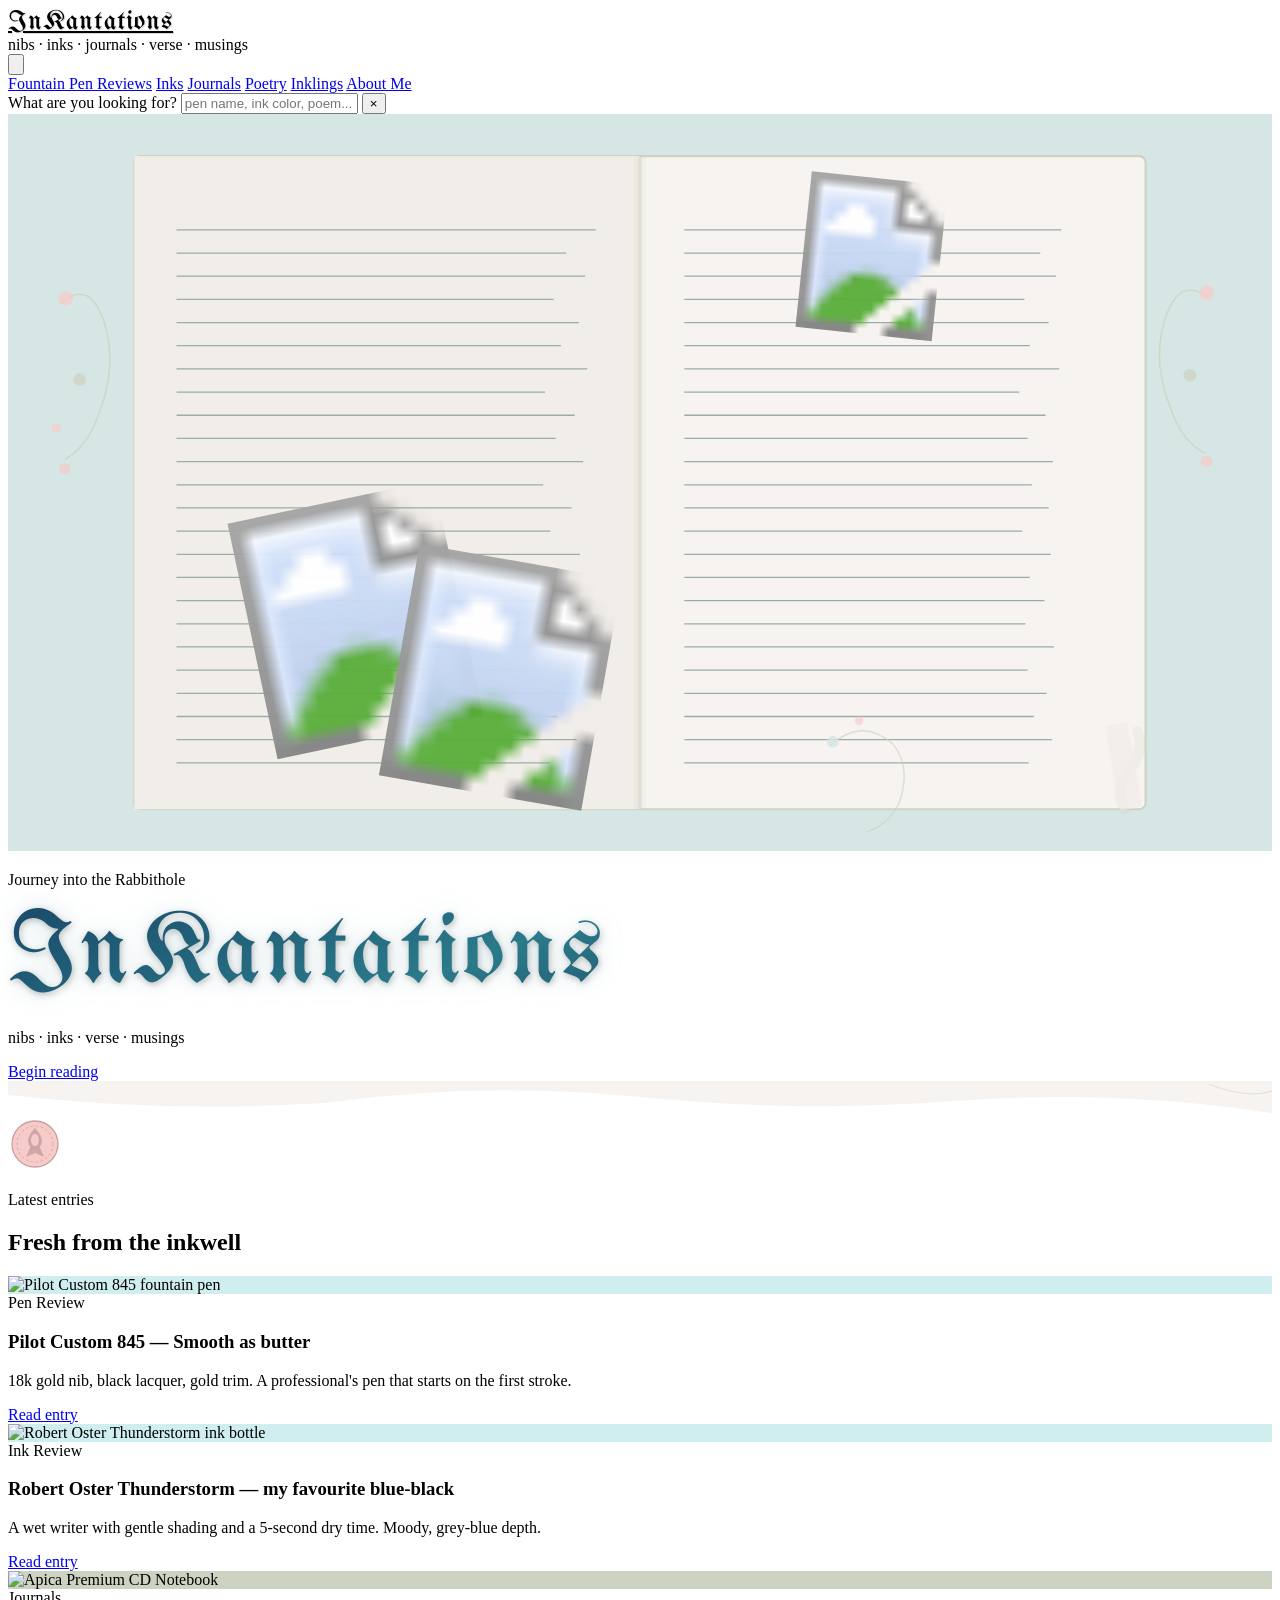
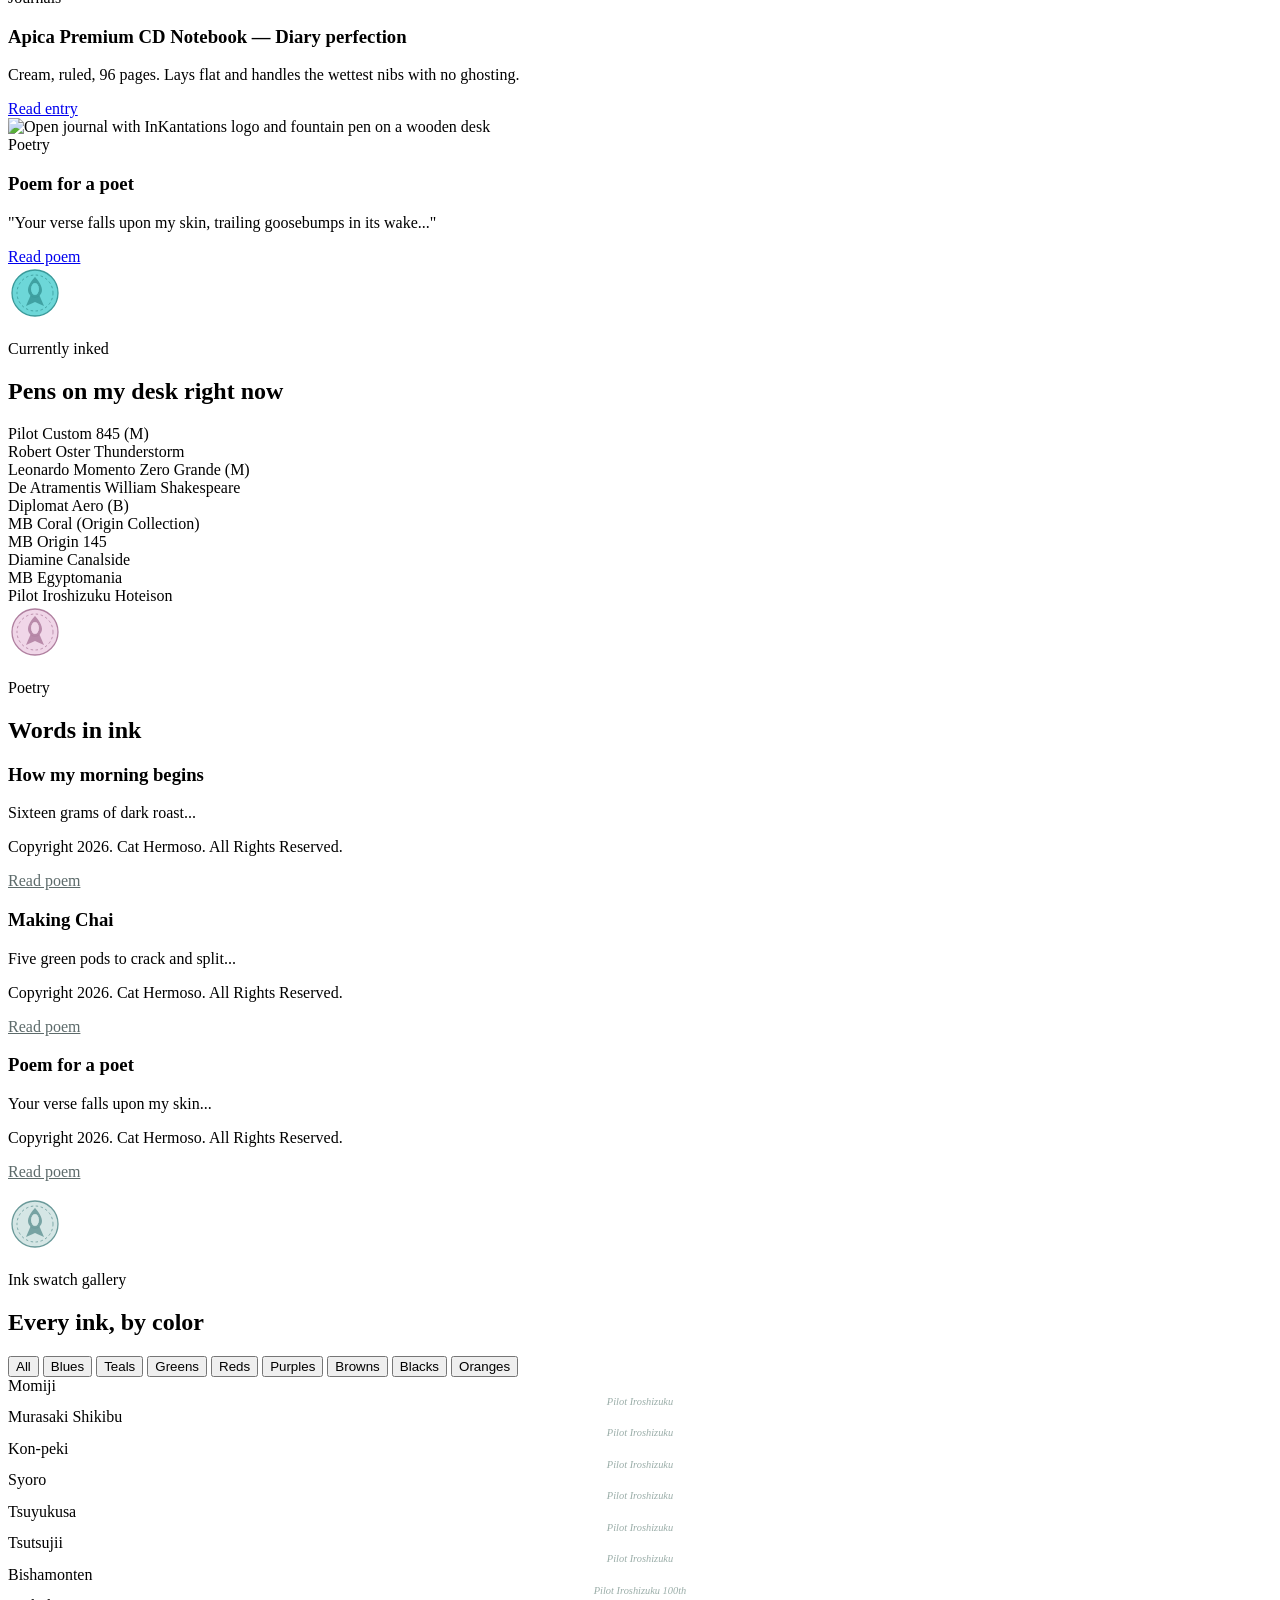
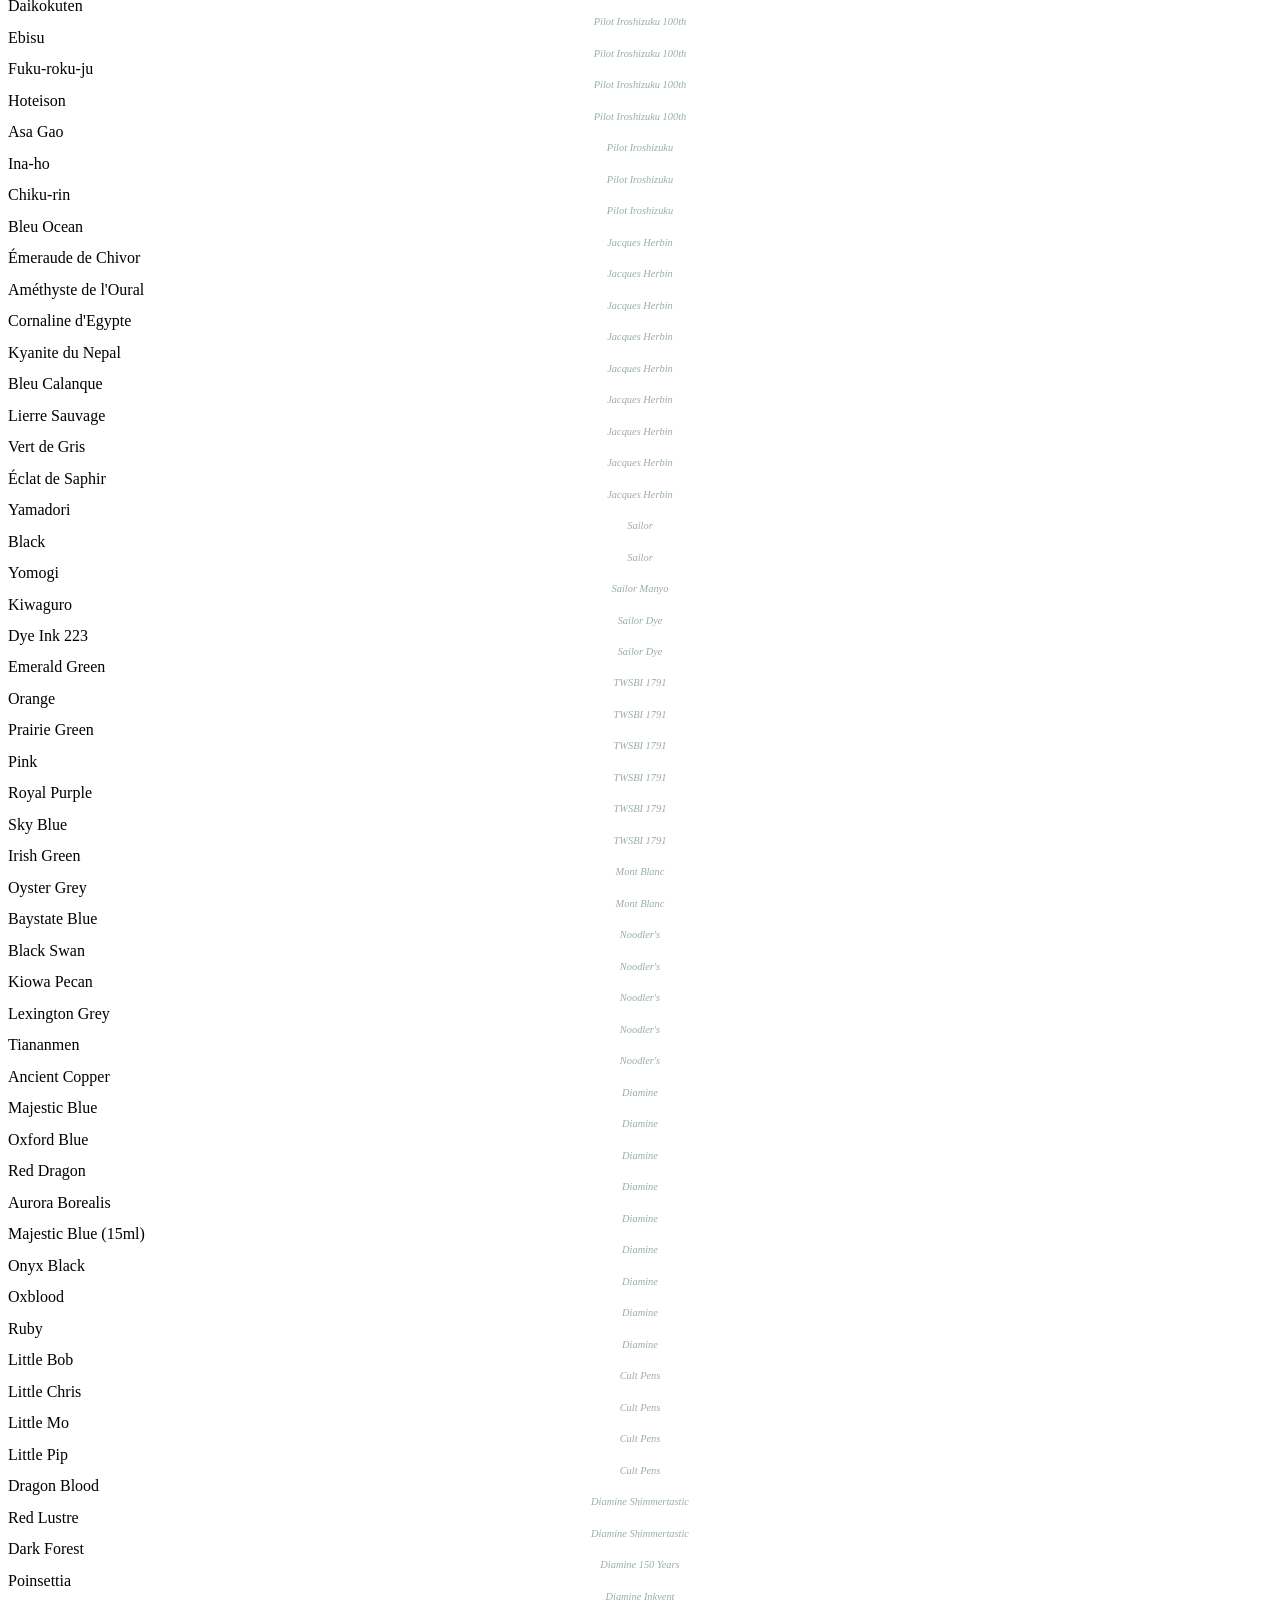
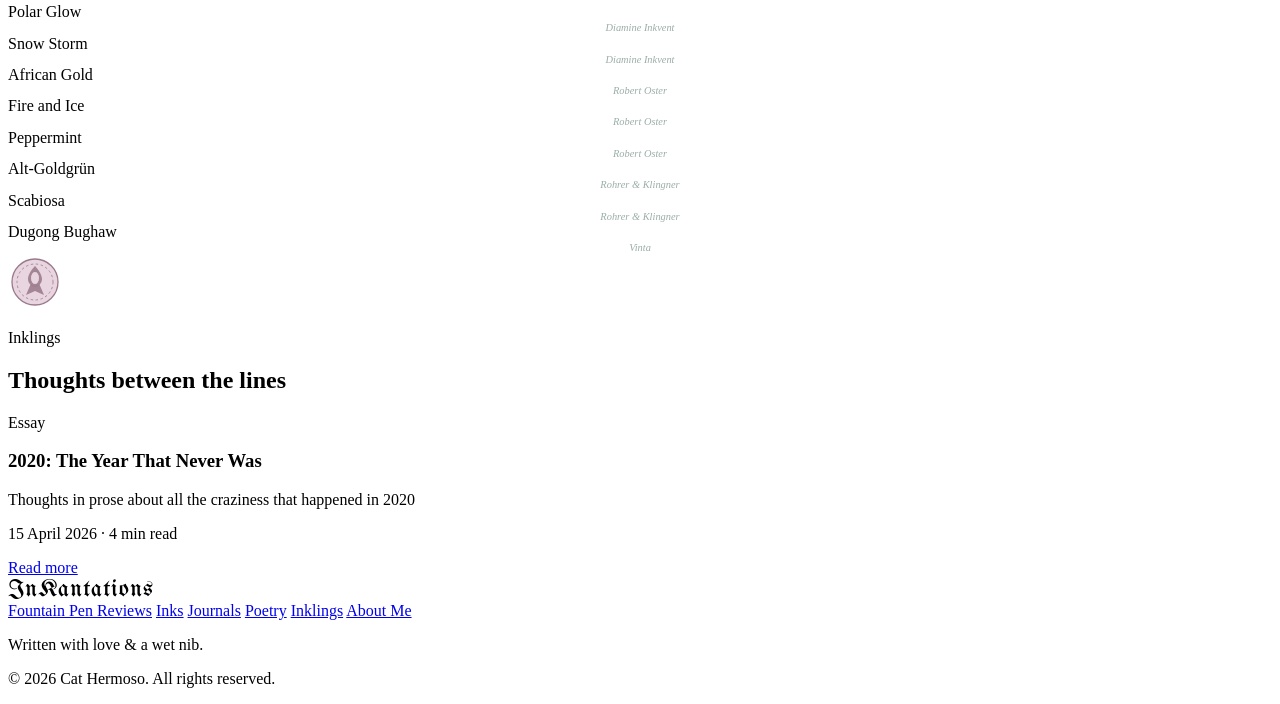
==== index.html @ 8dcf2964 "Add files via upload" ====
<!DOCTYPE html>
<html lang="en">
<head>
  <meta charset="UTF-8">
  <meta name="viewport" content="width=device-width, initial-scale=1.0">
  <title>InKantations — nibs, inks, journals & verse</title>
  <meta name="description" content="A personal journal of fountain pens, inks, journals, poetry and musings by Cat Hermoso.">
  <link rel="stylesheet" href="style.css">
  <link rel="preconnect" href="https://fonts.googleapis.com">
  <link href="https://fonts.googleapis.com/css2?family=UnifrakturMaguntia&family=Pinyon+Script&display=swap" rel="stylesheet">
  <style>
    .swatch-brand {
      font-size: 0.65rem;
      color: #9aada8;
      text-align: center;
      margin-top: 1px;
      font-style: italic;
      line-height: 1.2;
    }
    /* InKantations script styling */
    .site-title {
      font-family: 'UnifrakturMaguntia', cursive !important;
      font-size: 1.7rem !important;
      letter-spacing: 0.04em;
      color: inherit;
      text-shadow: 1px 1px 0px rgba(0,0,0,0.15);
    }
    .footer-logo {
      font-family: 'UnifrakturMaguntia', cursive !important;
      font-size: 1.5rem !important;
      letter-spacing: 0.04em;
    }
  </style>
</head>
<body>

  <!-- ===================== HEADER ===================== -->
  <header class="site-header">
    <div class="header-top">
      <div class="header-spacer"></div>
      <div class="header-title-block">
        <a href="index.html" class="site-title">InKantations</a>
        <div class="site-tagline">nibs · inks · journals · verse · musings</div>
      </div>
      <button class="search-btn" onclick="openSearch()" aria-label="Search">
        <svg viewBox="0 0 26 26" fill="none" stroke="currentColor" stroke-width="1.8" stroke-linecap="round">
          <circle cx="11" cy="11" r="7"/>
          <line x1="16.5" y1="16.5" x2="23" y2="23"/>
          <path d="M8 8 Q11 6 14 9" stroke-width="1" opacity="0.4"/>
        </svg>
      </button>
    </div>
    <nav class="nav-tabs" aria-label="Site categories">
      <a href="category-pens.html"  class="nav-tab tab-pens">Fountain Pen Reviews<span class="sr-only"></span></a>
      <a href="category-inks.html"  class="nav-tab tab-inks">Inks</a>
      <a href="category-jrnl.html"  class="nav-tab tab-jrnl">Journals</a>
      <a href="category-poet.html"  class="nav-tab tab-poet">Poetry</a>
      <a href="category-mean.html"  class="nav-tab tab-mean">Inklings</a>
      <a href="about.html"          class="nav-tab tab-about">About Me</a>
    </nav>
  </header>

  <!-- ===================== SEARCH OVERLAY ===================== -->
  <div class="search-overlay" id="searchOverlay" role="dialog" aria-modal="true" aria-label="Search">
    <div class="search-box">
      <label for="searchInput">What are you looking for?</label>
      <input class="search-input" id="searchInput" type="text" placeholder="pen name, ink color, poem..." autocomplete="off">
      <button class="search-close" onclick="closeSearch()" aria-label="Close search">&times;</button>
    </div>
  </div>

  <!-- ===================== HERO ===================== -->
  <section class="hero" aria-label="Homepage hero">
    <svg class="hero-art" viewBox="0 0 1200 700" xmlns="http://www.w3.org/2000/svg" preserveAspectRatio="xMidYMid slice" aria-hidden="true">
      <rect width="1200" height="700" fill="#D5E6E5"/>
      <!-- Open journal pages -->
      <rect x="120" y="40" width="960" height="620" rx="6" fill="#F7F3F0" stroke="#CDD3C2" stroke-width="2"/>
      <rect x="120" y="40" width="480" height="620" fill="#F1EDE8"/>
      <!-- Spine -->
      <line x1="600" y1="40" x2="600" y2="660" stroke="#CDD3C2" stroke-width="3" opacity="0.5"/>
      <line x1="600" y1="40" x2="600" y2="660" stroke="#CDD3C2" stroke-width="12" opacity="0.12"/>
      <!-- Left page lines -->
      <line x1="160" y1="110" x2="558" y2="110" stroke="#9aada8" stroke-width="1.2" opacity="1"/>
      <line x1="160" y1="132" x2="530" y2="132" stroke="#9aada8" stroke-width="1.2" opacity="1"/>
      <line x1="160" y1="154" x2="548" y2="154" stroke="#9aada8" stroke-width="1.2" opacity="1"/>
      <line x1="160" y1="176" x2="518" y2="176" stroke="#9aada8" stroke-width="1.2" opacity="1"/>
      <line x1="160" y1="198" x2="542" y2="198" stroke="#9aada8" stroke-width="1.2" opacity="1"/>
      <line x1="160" y1="220" x2="525" y2="220" stroke="#9aada8" stroke-width="1.2" opacity="1"/>
      <line x1="160" y1="242" x2="550" y2="242" stroke="#9aada8" stroke-width="1.2" opacity="1"/>
      <line x1="160" y1="264" x2="510" y2="264" stroke="#9aada8" stroke-width="1.2" opacity="1"/>
      <line x1="160" y1="286" x2="538" y2="286" stroke="#9aada8" stroke-width="1.2" opacity="1"/>
      <line x1="160" y1="308" x2="520" y2="308" stroke="#9aada8" stroke-width="1.2" opacity="1"/>
      <line x1="160" y1="330" x2="546" y2="330" stroke="#9aada8" stroke-width="1.2" opacity="1"/>
      <line x1="160" y1="352" x2="508" y2="352" stroke="#9aada8" stroke-width="1.2" opacity="1"/>
      <line x1="160" y1="374" x2="535" y2="374" stroke="#9aada8" stroke-width="1.2" opacity="1"/>
      <line x1="160" y1="396" x2="515" y2="396" stroke="#9aada8" stroke-width="1.2" opacity="1"/>
      <line x1="160" y1="418" x2="543" y2="418" stroke="#9aada8" stroke-width="1.2" opacity="1"/>
      <line x1="160" y1="440" x2="505" y2="440" stroke="#9aada8" stroke-width="1.2" opacity="1"/>
      <line x1="160" y1="462" x2="530" y2="462" stroke="#9aada8" stroke-width="1.2" opacity="1"/>
      <line x1="160" y1="484" x2="518" y2="484" stroke="#9aada8" stroke-width="1.2" opacity="1"/>
      <line x1="160" y1="506" x2="545" y2="506" stroke="#9aada8" stroke-width="1.2" opacity="1"/>
      <line x1="160" y1="528" x2="512" y2="528" stroke="#9aada8" stroke-width="1.2" opacity="1"/>
      <line x1="160" y1="550" x2="538" y2="550" stroke="#9aada8" stroke-width="1.2" opacity="1"/>
      <line x1="160" y1="572" x2="522" y2="572" stroke="#9aada8" stroke-width="1.2" opacity="1"/>
      <line x1="160" y1="594" x2="540" y2="594" stroke="#9aada8" stroke-width="1.2" opacity="1"/>
      <line x1="160" y1="616" x2="515" y2="616" stroke="#9aada8" stroke-width="1.2" opacity="1"/>
      <!-- Right page lines -->
      <line x1="642" y1="110" x2="1000" y2="110" stroke="#9aada8" stroke-width="1.2" opacity="1"/>
      <line x1="642" y1="132" x2="980" y2="132" stroke="#9aada8" stroke-width="1.2" opacity="1"/>
      <line x1="642" y1="154" x2="995" y2="154" stroke="#9aada8" stroke-width="1.2" opacity="1"/>
      <line x1="642" y1="176" x2="965" y2="176" stroke="#9aada8" stroke-width="1.2" opacity="1"/>
      <line x1="642" y1="198" x2="988" y2="198" stroke="#9aada8" stroke-width="1.2" opacity="1"/>
      <line x1="642" y1="220" x2="970" y2="220" stroke="#9aada8" stroke-width="1.2" opacity="1"/>
      <line x1="642" y1="242" x2="998" y2="242" stroke="#9aada8" stroke-width="1.2" opacity="1"/>
      <line x1="642" y1="264" x2="960" y2="264" stroke="#9aada8" stroke-width="1.2" opacity="1"/>
      <line x1="642" y1="286" x2="985" y2="286" stroke="#9aada8" stroke-width="1.2" opacity="1"/>
      <line x1="642" y1="308" x2="968" y2="308" stroke="#9aada8" stroke-width="1.2" opacity="1"/>
      <line x1="642" y1="330" x2="992" y2="330" stroke="#9aada8" stroke-width="1.2" opacity="1"/>
      <line x1="642" y1="352" x2="972" y2="352" stroke="#9aada8" stroke-width="1.2" opacity="1"/>
      <line x1="642" y1="374" x2="988" y2="374" stroke="#9aada8" stroke-width="1.2" opacity="1"/>
      <line x1="642" y1="396" x2="963" y2="396" stroke="#9aada8" stroke-width="1.2" opacity="1"/>
      <line x1="642" y1="418" x2="990" y2="418" stroke="#9aada8" stroke-width="1.2" opacity="1"/>
      <line x1="642" y1="440" x2="970" y2="440" stroke="#9aada8" stroke-width="1.2" opacity="1"/>
      <line x1="642" y1="462" x2="984" y2="462" stroke="#9aada8" stroke-width="1.2" opacity="1"/>
      <line x1="642" y1="484" x2="966" y2="484" stroke="#9aada8" stroke-width="1.2" opacity="1"/>
      <line x1="642" y1="506" x2="993" y2="506" stroke="#9aada8" stroke-width="1.2" opacity="1"/>
      <line x1="642" y1="528" x2="968" y2="528" stroke="#9aada8" stroke-width="1.2" opacity="1"/>
      <line x1="642" y1="550" x2="986" y2="550" stroke="#9aada8" stroke-width="1.2" opacity="1"/>
      <line x1="642" y1="572" x2="974" y2="572" stroke="#9aada8" stroke-width="1.2" opacity="1"/>
      <line x1="642" y1="594" x2="991" y2="594" stroke="#9aada8" stroke-width="1.2" opacity="1"/>
      <line x1="642" y1="616" x2="969" y2="616" stroke="#9aada8" stroke-width="1.2" opacity="1"/>
      <!-- Page-turning curl right -->
      <path d="M 1060 660 Q 1050 640 1065 622 Q 1080 604 1072 586" stroke="#CDD3C2" stroke-width="10" fill="none" opacity="0.2" stroke-linecap="round"/>
      <rect x="1048" y="578" width="22" height="82" rx="3" fill="#F1EDE8" opacity="0.65" transform="rotate(-10 1059 619)"/>
      <!-- Pilot Custom 845 photo on left journal page -->
      <image href="pilot_custom_845.png" x="230" y="300" width="200" height="360" transform="rotate(-12, 330, 480)" opacity="0.95"/>
      <!-- Writer's Blood ink bottle above Angel Skin on right journal page -->
      <image href="writersbloodink.png" x="755" y="60" width="130" height="150" transform="rotate(6, 820, 135)" opacity="0.95"/>
      <!-- Angel Skin pen photo beside Pilot Custom 845 on left journal page -->
      <image href="angelskin.png" x="370" y="340" width="195" height="390" transform="rotate(10, 468, 535)" opacity="0.95"/>
      <!-- Botanical flourishes — left margin -->
      <path d="M 50 180 Q 78 155 92 200 Q 104 240 86 285 Q 76 315 54 328" stroke="#CDD3C2" stroke-width="1.5" fill="none" opacity="0.75"/>
      <circle cx="55" cy="175" r="7" fill="#F7CBCA" opacity="0.75"/>
      <circle cx="38" cy="200" r="5" fill="#D5E6E5" opacity="0.8"/>
      <circle cx="68" cy="252" r="6" fill="#CDD3C2" opacity="0.75"/>
      <circle cx="46" cy="298" r="4.5" fill="#F7CBCA" opacity="0.65"/>
      <path d="M 52 340 Q 72 325 88 352 Q 100 376 88 408 Q 80 430 60 438" stroke="#D5E6E5" stroke-width="1.3" fill="none" opacity="0.85"/>
      <circle cx="54" cy="337" r="5.5" fill="#F7CBCA" opacity="0.72"/>
      <!-- Botanical flourishes — right margin -->
      <path d="M 1140 175 Q 1112 152 1098 196 Q 1086 236 1104 280 Q 1114 310 1136 322" stroke="#CDD3C2" stroke-width="1.5" fill="none" opacity="0.75"/>
      <circle cx="1138" cy="170" r="7" fill="#F7CBCA" opacity="0.75"/>
      <circle cx="1155" cy="196" r="5" fill="#D5E6E5" opacity="0.8"/>
      <circle cx="1122" cy="248" r="6" fill="#CDD3C2" opacity="0.75"/>
      <path d="M 1140 335 Q 1120 322 1105 348 Q 1094 372 1106 404 Q 1114 426 1132 434" stroke="#D5E6E5" stroke-width="1.3" fill="none" opacity="0.85"/>
      <circle cx="1138" cy="330" r="5.5" fill="#F7CBCA" opacity="0.72"/>
      <!-- Bottom botanicals -->
      <path d="M 780 600 Q 810 572 840 598 Q 858 620 846 654 Q 836 675 814 682" stroke="#CDD3C2" stroke-width="1.3" fill="none" opacity="0.65"/>
      <circle cx="783" cy="596" r="5.5" fill="#D5E6E5" opacity="0.78"/>
      <circle cx="808" cy="576" r="4" fill="#F7CBCA" opacity="0.68"/>
    </svg>

    <div class="hero-content">
      <p class="hero-kicker">Journey into the Rabbithole</p>
      <h1 class="hero-title" style="
        font-family: 'UnifrakturMaguntia', cursive;
        font-size: clamp(3.4rem, 9vw, 6.2rem);
        font-weight: 400;
        line-height: 1.0;
        letter-spacing: 0.03em;
        margin: 0 0 0.25em;
        background: linear-gradient(160deg, #1a4a6a 0%, #2a7a8a 40%, #1a3a5a 75%, #0d2a40 100%);
        -webkit-background-clip: text;
        -webkit-text-fill-color: transparent;
        background-clip: text;
        filter: drop-shadow(1px 2px 3px rgba(0,0,0,0.25)) drop-shadow(0 0 12px rgba(42,122,138,0.18));
      ">InKantations</h1>
      <p class="hero-sub">nibs · inks · verse · musings</p>
      <a href="#latest" class="hero-cta">Begin reading</a>
    </div>
  </section>

  <!-- Page turn -->
  <div class="page-turn">
    <svg width="100%" height="32" viewBox="0 0 1200 32" preserveAspectRatio="none" aria-hidden="true">
      <path d="M0,0 L1200,0 L1200,32 Q1050,8 900,20 Q750,32 600,16 Q450,0 300,22 Q150,32 0,14 Z" fill="#F7F3F0"/>
      <path d="M1140,3 Q1175,18 1200,10" stroke="#CDD3C2" stroke-width="1.2" fill="none" opacity="0.5"/>
    </svg>
  </div>

  <!-- ===================== SEAL DIVIDER — BLUSH (Fountain Pen Reviews) ===================== -->
  <div class="seal-divider" aria-hidden="true">
    <div class="seal-line"></div>
    <svg class="seal-svg" width="54" height="54" viewBox="0 0 54 54">
      <circle cx="27" cy="27" r="23" fill="#F7CBCA" stroke="#c9a0a0" stroke-width="1.3"/>
      <circle cx="27" cy="27" r="18" fill="none" stroke="#c9a0a0" stroke-width="0.8" stroke-dasharray="2.5,2.5"/>
      <path d="M27 11 C27 11 20 18 20 24 C20 26.5 21.2 28.5 22.5 29.5 L18 40 L27 36 L36 40 L31.5 29.5 C32.8 28.5 34 26.5 34 24 C34 18 27 11 27 11Z" fill="#c9a0a0" opacity="0.88"/>
      <ellipse cx="27" cy="23" rx="4.5" ry="6.5" fill="#F7CBCA" stroke="#c9a0a0" stroke-width="0.8"/>
      <path d="M22.5 29.5 Q27 33 31.5 29.5" stroke="#c9a0a0" stroke-width="0.8" fill="none"/>
    </svg>
    <div class="seal-line"></div>
  </div>

  <!-- ===================== LATEST ENTRIES ===================== -->
  <section class="section" id="latest" aria-labelledby="latest-title">
    <p class="section-kicker">Latest entries</p>
    <h2 class="section-title" id="latest-title">Fresh from the inkwell</h2>


<div class="card-grid">

      <!-- Entry 1: Pen Review -->
      <article class="card">
        <div class="card-thumb" style="background:#D0EEF0;">
          <img src="pilot_custom_845.png" alt="Pilot Custom 845 fountain pen"/>
        </div>
        <div class="card-body">
          <div class="card-tag">Pen Review</div>
          <h3 class="card-title">Pilot Custom 845 — Smooth as butter</h3>
          <p class="card-excerpt">18k gold nib, black lacquer, gold trim. A professional's pen that starts on the first stroke.</p>
          <!-- Update the link below to your new pen category page -->
          <a href="category-pens.html" class="read-link">Read entry</a>
        </div>
      </article>

      <!-- Entry 2: Ink Review -->
      <article class="card">
        <div class="card-thumb" style="background:#D0EEF0;">
          <img src="oster_thunderstorm.png" alt="Robert Oster Thunderstorm ink bottle"/>
        </div>
        <div class="card-body">
          <div class="card-tag">Ink Review</div>
          <h3 class="card-title">Robert Oster Thunderstorm — my favourite blue-black</h3>
          <p class="card-excerpt">A wet writer with gentle shading and a 5-second dry time. Moody, grey-blue depth.</p>
          <!-- Update the link below to your new ink category page -->
          <a href="category-inks.html" class="read-link">Read entry</a>
        </div>
      </article>

      <!-- Entry 3: Journal Review -->
      <article class="card">
        <div class="card-thumb" style="background:#CDD3C2;">
           <img src="apica_notebook.png" alt="Apica Premium CD Notebook"/>
        </div>
        <div class="card-body">
          <div class="card-tag">Journals</div>
          <h3 class="card-title">Apica Premium CD Notebook — Diary perfection</h3>
          <p class="card-excerpt">Cream, ruled, 96 pages. Lays flat and handles the wettest nibs with no ghosting.</p>
          <!-- Update the link below to your new journal category page -->
          <a href="category-jrnl.html" class="read-link">Read entry</a>
        </div>
      </article>

      <!-- Entry 4: Poetry -->
      <article class="card">
        <div class="card-thumb" style="padding:0; overflow:hidden;">
          <img src="poetrycardthumb.webp" alt="Open journal with InKantations logo and fountain pen on a wooden desk" style="width:100%; height:100%; object-fit:cover; display:block;"/>
        </div>
        <div class="card-body">
          <div class="card-tag">Poetry</div>
          <h3 class="card-title">Poem for a poet</h3>
          <p class="card-excerpt">"Your verse falls upon my skin, trailing goosebumps in its wake..."</p>
          <a href="category-poet.html" class="read-link">Read poem</a>
        </div>
      </article>

    </div>
 </section>

  <!-- ===================== SEAL DIVIDER — TEAL (Currently Inked) ===================== -->
  <div class="seal-divider" aria-hidden="true">
    <div class="seal-line"></div>
    <svg class="seal-svg" width="54" height="54" viewBox="0 0 54 54">
      <circle cx="27" cy="27" r="23" fill="#6DD7D8" stroke="#3a9a9a" stroke-width="1.3"/>
      <circle cx="27" cy="27" r="18" fill="none" stroke="#3a9a9a" stroke-width="0.8" stroke-dasharray="2.5,2.5"/>
      <path d="M27 11 C27 11 20 18 20 24 C20 26.5 21.2 28.5 22.5 29.5 L18 40 L27 36 L36 40 L31.5 29.5 C32.8 28.5 34 26.5 34 24 C34 18 27 11 27 11Z" fill="#3a9a9a" opacity="0.88"/>
      <ellipse cx="27" cy="23" rx="4.5" ry="6.5" fill="#6DD7D8" stroke="#3a9a9a" stroke-width="0.8"/>
      <path d="M22.5 29.5 Q27 33 31.5 29.5" stroke="#3a9a9a" stroke-width="0.8" fill="none"/>
    </svg>
    <div class="seal-line"></div>
  </div>

  <!-- ===================== CURRENTLY INKED ===================== -->
  <section class="section section-alt" aria-labelledby="ci-title">
    <p class="section-kicker">Currently inked</p>
    <h2 class="section-title" id="ci-title">Pens on my desk right now</h2>

    <div class="ci-grid">
      <div class="ci-card">
        <div class="ci-bar" style="background:#5a6a7a;"></div>
        <div class="ci-pen">Pilot Custom 845 (M)</div>
        <div class="ci-ink">Robert Oster Thunderstorm</div>
        <div class="ci-swatch" style="background:#5a6a7a;" title="Robert Oster Thunderstorm"></div>
      </div>
      <div class="ci-card">
        <div class="ci-bar" style="background:#2a1a2e;"></div>
        <div class="ci-pen">Leonardo Momento Zero Grande (M)</div>
        <div class="ci-ink">De Atramentis William Shakespeare</div>
        <div class="ci-swatch" style="background:#2a1a2e;" title="De Atramentis William Shakespeare"></div>
      </div>
      <div class="ci-card">
        <div class="ci-bar" style="background:#e0705a;"></div>
        <div class="ci-pen">Diplomat Aero (B)</div>
        <div class="ci-ink">MB Coral (Origin Collection)</div>
        <div class="ci-swatch" style="background:#e0705a;" title="MB Coral"></div>
      </div>
      <div class="ci-card">
        <div class="ci-bar" style="background:#3a8080;"></div>
        <div class="ci-pen">MB Origin 145</div>
        <div class="ci-ink">Diamine Canalside</div>
        <div class="ci-swatch" style="background:#3a8080;" title="Diamine Canalside"></div>
      </div>
      <div class="ci-card">
        <div class="ci-bar" style="background:#7a8a1a;"></div>
        <div class="ci-pen">MB Egyptomania</div>
        <div class="ci-ink">Pilot Iroshizuku Hoteison</div>
        <div class="ci-swatch" style="background:#7a8a1a;" title="Pilot Iroshizuku Hoteison"></div>
      </div>
    </div>
  </section>

  <!-- ===================== SEAL DIVIDER — PINK (Poetry) ===================== -->
  <div class="seal-divider" aria-hidden="true">
    <div class="seal-line"></div>
    <svg class="seal-svg" width="54" height="54" viewBox="0 0 54 54">
      <circle cx="27" cy="27" r="23" fill="#f0d6e8" stroke="#b080a0" stroke-width="1.3"/>
      <circle cx="27" cy="27" r="18" fill="none" stroke="#b080a0" stroke-width="0.8" stroke-dasharray="2.5,2.5"/>
      <path d="M27 11 C27 11 20 18 20 24 C20 26.5 21.2 28.5 22.5 29.5 L18 40 L27 36 L36 40 L31.5 29.5 C32.8 28.5 34 26.5 34 24 C34 18 27 11 27 11Z" fill="#b080a0" opacity="0.88"/>
      <ellipse cx="27" cy="23" rx="4.5" ry="6.5" fill="#f0d6e8" stroke="#b080a0" stroke-width="0.8"/>
      <path d="M22.5 29.5 Q27 33 31.5 29.5" stroke="#b080a0" stroke-width="0.8" fill="none"/>
    </svg>
    <div class="seal-line"></div>
  </div>

  <!-- ===================== POETRY ===================== -->
  <section class="section section-teal" aria-labelledby="poetry-title">
    <p class="section-kicker">Poetry</p>
    <h2 class="section-title" id="poetry-title">Words in ink</h2>
   
    <div class="poem-grid">

      <!-- Poem 1: How my morning begins -->
      <div class="poem-card">
        <h3 class="poem-title">How my morning begins</h3>
        <p class="poem-lines">
          Sixteen grams of dark roast...
        </p>
        <p class="poem-copyright">Copyright 2026. Cat Hermoso. All Rights Reserved.</p>
        <p style="margin-top:0.75rem;">
          <!-- LINK UPDATED BELOW -->
          <a href="category-poet.html#poem-morning" class="read-link" style="color:#5D6B6B; border-bottom-color:#5D6B6B;">Read poem</a>
        </p>
      </div>

      <!-- Poem 2: Making Chai -->
      <div class="poem-card">
        <h3 class="poem-title">Making Chai</h3>
        <p class="poem-lines">
          Five green pods to crack and split...
        </p>
        <p class="poem-copyright">Copyright 2026. Cat Hermoso. All Rights Reserved.</p>
        <p style="margin-top:0.75rem;">
          <!-- LINK UPDATED BELOW -->
          <a href="category-poet.html#poem-chai" class="read-link" style="color:#5D6B6B; border-bottom-color:#5D6B6B;">Read poem</a>
        </p>
      </div>

      <!-- Poem 3: Poem for a poet -->
      <div class="poem-card">
        <h3 class="poem-title">Poem for a poet</h3>
        <p class="poem-lines">
          Your verse falls upon my skin...
        </p>
        <p class="poem-copyright">Copyright 2026. Cat Hermoso. All Rights Reserved.</p>
        <p style="margin-top:0.75rem;">
          <!-- LINK UPDATED BELOW -->
          <a href="category-poet.html#poem-poet" class="read-link" style="color:#5D6B6B; border-bottom-color:#5D6B6B;">Read poem</a>
        </p>
      </div>

    </div>
  </section>

  <!-- ===================== SEAL DIVIDER — MIST (Ink Gallery) ===================== -->
  <div class="seal-divider" aria-hidden="true">
    <div class="seal-line"></div>
    <svg class="seal-svg" width="54" height="54" viewBox="0 0 54 54">
      <circle cx="27" cy="27" r="23" fill="#D5E6E5" stroke="#6a9a9a" stroke-width="1.3"/>
      <circle cx="27" cy="27" r="18" fill="none" stroke="#6a9a9a" stroke-width="0.8" stroke-dasharray="2.5,2.5"/>
      <path d="M27 11 C27 11 20 18 20 24 C20 26.5 21.2 28.5 22.5 29.5 L18 40 L27 36 L36 40 L31.5 29.5 C32.8 28.5 34 26.5 34 24 C34 18 27 11 27 11Z" fill="#6a9a9a" opacity="0.88"/>
      <ellipse cx="27" cy="23" rx="4.5" ry="6.5" fill="#D5E6E5" stroke="#6a9a9a" stroke-width="0.8"/>
      <path d="M22.5 29.5 Q27 33 31.5 29.5" stroke="#6a9a9a" stroke-width="0.8" fill="none"/>
    </svg>
    <div class="seal-line"></div>
  </div>

  <!-- ===================== INK SWATCH GALLERY ===================== -->
  <section class="section section-blush" aria-labelledby="swatches-title">
    <p class="section-kicker">Ink swatch gallery</p>
    <h2 class="section-title" id="swatches-title">Every ink, by color</h2>

    <div class="swatch-filters" role="group" aria-label="Filter ink swatches by color family">
      <button class="swatch-filter active" onclick="filterSwatches('all', this)">All</button>
      <button class="swatch-filter" onclick="filterSwatches('blues', this)">Blues</button>
      <button class="swatch-filter" onclick="filterSwatches('teals', this)">Teals</button>
      <button class="swatch-filter" onclick="filterSwatches('greens', this)">Greens</button>
      <button class="swatch-filter" onclick="filterSwatches('reds', this)">Reds</button>
      <button class="swatch-filter" onclick="filterSwatches('purples', this)">Purples</button>
      <button class="swatch-filter" onclick="filterSwatches('browns', this)">Browns</button>
      <button class="swatch-filter" onclick="filterSwatches('blacks', this)">Blacks</button>
      <button class="swatch-filter" onclick="filterSwatches('oranges', this)">Oranges</button>
    </div>

    <div class="swatch-gallery" id="swatchGallery">
      <!-- PILOT IROSHIZUKU -->
      <div class="swatch-item" data-family="reds"><div class="swatch-circle" style="background:#d93030;" title="Pilot Iroshizuku · Momiji · Bright Red"></div><div class="swatch-name">Momiji</div><div class="swatch-brand">Pilot Iroshizuku</div></div>
      <div class="swatch-item" data-family="purples"><div class="swatch-circle" style="background:#9b3dbf;" title="Pilot Iroshizuku · Murasaki Shikibu · Bright Purple"></div><div class="swatch-name">Murasaki Shikibu</div><div class="swatch-brand">Pilot Iroshizuku</div></div>
      <div class="swatch-item" data-family="blues"><div class="swatch-circle" style="background:#1a8fcf;" title="Pilot Iroshizuku · Kon-peki · Bright Blue"></div><div class="swatch-name">Kon-peki</div><div class="swatch-brand">Pilot Iroshizuku</div></div>
      <div class="swatch-item" data-family="greens"><div class="swatch-circle" style="background:#4a8a5a;" title="Pilot Iroshizuku · Syoro · Shading Green"></div><div class="swatch-name">Syoro</div><div class="swatch-brand">Pilot Iroshizuku</div></div>
      <div class="swatch-item" data-family="blues"><div class="swatch-circle" style="background:#7ab8d8;" title="Pilot Iroshizuku · Tsuyukusa · Shading Light Blue"></div><div class="swatch-name">Tsuyukusa</div><div class="swatch-brand">Pilot Iroshizuku</div></div>
      <div class="swatch-item" data-family="reds"><div class="swatch-circle" style="background:#e06090;" title="Pilot Iroshizuku · Tsutsujii · Sheen Pink"></div><div class="swatch-name">Tsutsujii</div><div class="swatch-brand">Pilot Iroshizuku</div></div>
      <!-- PILOT IROSHIZUKU 100TH ANNIVERSARY -->
      <div class="swatch-item" data-family="reds"><div class="swatch-circle" style="background:#c03040;" title="Pilot Iroshizuku 100th Anniversary · Bishamonten · Sheen Red"></div><div class="swatch-name">Bishamonten</div><div class="swatch-brand">Pilot Iroshizuku 100th</div></div>
      <div class="swatch-item" data-family="oranges"><div class="swatch-circle" style="background:#e8c030;" title="Pilot Iroshizuku 100th Anniversary · Daikokuten · Bright Yellow"></div><div class="swatch-name">Daikokuten</div><div class="swatch-brand">Pilot Iroshizuku 100th</div></div>
      <div class="swatch-item" data-family="blues"><div class="swatch-circle" style="background:#6abbe8;" title="Pilot Iroshizuku 100th Anniversary · Ebisu · Sky Blue"></div><div class="swatch-name">Ebisu</div><div class="swatch-brand">Pilot Iroshizuku 100th</div></div>
      <div class="swatch-item" data-family="greens"><div class="swatch-circle" style="background:#3cb85a;" title="Pilot Iroshizuku 100th Anniversary · Fuku-roku-ju · Bright Green"></div><div class="swatch-name">Fuku-roku-ju</div><div class="swatch-brand">Pilot Iroshizuku 100th</div></div>
      <div class="swatch-item" data-family="blacks"><div class="swatch-circle" style="background:#1e3a22;" title="Pilot Iroshizuku 100th Anniversary · Hoteison · Dark Green Black"></div><div class="swatch-name">Hoteison</div><div class="swatch-brand">Pilot Iroshizuku 100th</div></div>
      <!-- PILOT IROSHIZUKU 15 ML -->
      <div class="swatch-item" data-family="blues"><div class="swatch-circle" style="background:#2a5ab0;" title="Pilot Iroshizuku · Asa Gao · Red Sheen Blue"></div><div class="swatch-name">Asa Gao</div><div class="swatch-brand">Pilot Iroshizuku</div></div>
      <div class="swatch-item" data-family="oranges"><div class="swatch-circle" style="background:#c8a030;" title="Pilot Iroshizuku · Ina-ho · Shading Dark Yellow"></div><div class="swatch-name">Ina-ho</div><div class="swatch-brand">Pilot Iroshizuku</div></div>
      <div class="swatch-item" data-family="greens"><div class="swatch-circle" style="background:#6a9a50;" title="Pilot Iroshizuku · Chiku-rin · Shading Bamboo Green"></div><div class="swatch-name">Chiku-rin</div><div class="swatch-brand">Pilot Iroshizuku</div></div>
      <!-- JACQUES HERBIN -->
      <div class="swatch-item" data-family="blues"><div class="swatch-circle" style="background:#1a5a9a;" title="Jacques Herbin · Bleu Ocean · Gold Shimmer Blue"></div><div class="swatch-name">Bleu Ocean</div><div class="swatch-brand">Jacques Herbin</div></div>
      <div class="swatch-item" data-family="greens"><div class="swatch-circle" style="background:#2a8a5a;" title="Jacques Herbin · Emeraude de Chivor · Gold Shimmer Green"></div><div class="swatch-name">Émeraude de Chivor</div><div class="swatch-brand">Jacques Herbin</div></div>
      <div class="swatch-item" data-family="purples"><div class="swatch-circle" style="background:#7a3a9a;" title="Jacques Herbin · Améthyste de l'Oural · Silver Shimmer Purple"></div><div class="swatch-name">Améthyste de l'Oural</div><div class="swatch-brand">Jacques Herbin</div></div>
      <div class="swatch-item" data-family="oranges"><div class="swatch-circle" style="background:#d86030;" title="Jacques Herbin · Cornaline d'Egypte · Silver Shimmer Orange"></div><div class="swatch-name">Cornaline d'Egypte</div><div class="swatch-brand">Jacques Herbin</div></div>
      <div class="swatch-item" data-family="blues"><div class="swatch-circle" style="background:#3a6ab0;" title="Jacques Herbin · Kyanite du Nepal · Silver Shimmer Blue"></div><div class="swatch-name">Kyanite du Nepal</div><div class="swatch-brand">Jacques Herbin</div></div>
      <div class="swatch-item" data-family="teals"><div class="swatch-circle" style="background:#2a8a8a;" title="Jacques Herbin · Bleu Calanque · Shading Teal"></div><div class="swatch-name">Bleu Calanque</div><div class="swatch-brand">Jacques Herbin</div></div>
      <div class="swatch-item" data-family="greens"><div class="swatch-circle" style="background:#4a7a3a;" title="Jacques Herbin · Lierre Sauvage · Shading Green"></div><div class="swatch-name">Lierre Sauvage</div><div class="swatch-brand">Jacques Herbin</div></div>
      <div class="swatch-item" data-family="blues"><div class="swatch-circle" style="background:#7a9aaa;" title="Jacques Herbin · Vert de Gris · Shading Blue Grey"></div><div class="swatch-name">Vert de Gris</div><div class="swatch-brand">Jacques Herbin</div></div>
      <div class="swatch-item" data-family="purples"><div class="swatch-circle" style="background:#3a5ab0;" title="Jacques Herbin · Eclat de Saphir · Bright Blue Purple"></div><div class="swatch-name">Éclat de Saphir</div><div class="swatch-brand">Jacques Herbin</div></div>
      <!-- SAILOR INKS -->
      <div class="swatch-item" data-family="teals"><div class="swatch-circle" style="background:#2a7a7a;" title="Sailor · Yamadori · Red Sheen Teal"></div><div class="swatch-name">Yamadori</div><div class="swatch-brand">Sailor</div></div>
      <div class="swatch-item" data-family="blacks"><div class="swatch-circle" style="background:#1a1a1a;" title="Sailor · Black · Saturated Black"></div><div class="swatch-name">Black</div><div class="swatch-brand">Sailor</div></div>
      <!-- SAILOR MANYO -->
      <div class="swatch-item" data-family="blues"><div class="swatch-circle" style="background:#3a7aaa;" title="Sailor Manyo · Yomogi · Shading Blue"></div><div class="swatch-name">Yomogi</div><div class="swatch-brand">Sailor Manyo</div></div>
      <!-- SAILOR DYE -->
      <div class="swatch-item" data-family="blacks"><div class="swatch-circle" style="background:#101010;" title="Sailor Dye Ink · Kiwaguro · Matte Black"></div><div class="swatch-name">Kiwaguro</div><div class="swatch-brand">Sailor Dye</div></div>
      <div class="swatch-item" data-family="blues"><div class="swatch-circle" style="background:#8a9ab0;" title="Sailor Dye Ink · Dye Ink 223 · Shading Gray Blue"></div><div class="swatch-name">Dye Ink 223</div><div class="swatch-brand">Sailor Dye</div></div>
      <!-- TWSBI 1791 -->
      <div class="swatch-item" data-family="greens"><div class="swatch-circle" style="background:#2aaa6a;" title="TWSBI 1791 · Emerald Green · Shading"></div><div class="swatch-name">Emerald Green</div><div class="swatch-brand">TWSBI 1791</div></div>
      <div class="swatch-item" data-family="oranges"><div class="swatch-circle" style="background:#d84020;" title="TWSBI 1791 · Orange · Red Orange"></div><div class="swatch-name">Orange</div><div class="swatch-brand">TWSBI 1791</div></div>
      <div class="swatch-item" data-family="greens"><div class="swatch-circle" style="background:#8aaa30;" title="TWSBI 1791 · Prairie Green · Shading Yellow Green"></div><div class="swatch-name">Prairie Green</div><div class="swatch-brand">TWSBI 1791</div></div>
      <div class="swatch-item" data-family="reds"><div class="swatch-circle" style="background:#f0a0c0;" title="TWSBI 1791 · Pink · Bright Pink"></div><div class="swatch-name">Pink</div><div class="swatch-brand">TWSBI 1791</div></div>
      <div class="swatch-item" data-family="purples"><div class="swatch-circle" style="background:#5a3a90;" title="TWSBI 1791 · Royal Purple"></div><div class="swatch-name">Royal Purple</div><div class="swatch-brand">TWSBI 1791</div></div>
      <div class="swatch-item" data-family="blues"><div class="swatch-circle" style="background:#6aaad8;" title="TWSBI 1791 · Sky Blue"></div><div class="swatch-name">Sky Blue</div><div class="swatch-brand">TWSBI 1791</div></div>
      <!-- MONT BLANC -->
      <div class="swatch-item" data-family="greens"><div class="swatch-circle" style="background:#2a5a30;" title="Mont Blanc · Irish Green · Shading Dark Green"></div><div class="swatch-name">Irish Green</div><div class="swatch-brand">Mont Blanc</div></div>
      <div class="swatch-item" data-family="blacks"><div class="swatch-circle" style="background:#8a8a8a;" title="Mont Blanc · Oyster Grey · Shading Grey"></div><div class="swatch-name">Oyster Grey</div><div class="swatch-brand">Mont Blanc</div></div>
      <!-- NOODLER'S -->
      <div class="swatch-item" data-family="blues"><div class="swatch-circle" style="background:#1a50d0;" title="Noodler's · Baystate Blue · Permanent Blue"></div><div class="swatch-name">Baystate Blue</div><div class="swatch-brand">Noodler's</div></div>
      <div class="swatch-item" data-family="purples"><div class="swatch-circle" style="background:#90204a;" title="Noodler's · Black Swan in Australian Roses · Saturated Red Violet"></div><div class="swatch-name">Black Swan</div><div class="swatch-brand">Noodler's</div></div>
      <div class="swatch-item" data-family="browns"><div class="swatch-circle" style="background:#7a4a20;" title="Noodler's · Kiowa Pecan · Saturated Brown"></div><div class="swatch-name">Kiowa Pecan</div><div class="swatch-brand">Noodler's</div></div>
      <div class="swatch-item" data-family="blacks"><div class="swatch-circle" style="background:#6a6a6a;" title="Noodler's · Lexington Grey · Saturated Gray"></div><div class="swatch-name">Lexington Grey</div><div class="swatch-brand">Noodler's</div></div>
      <div class="swatch-item" data-family="purples"><div class="swatch-circle" style="background:#7a2a5a;" title="Noodler's · Tiananmen · Shading Red Violet"></div><div class="swatch-name">Tiananmen</div><div class="swatch-brand">Noodler's</div></div>
      <!-- DIAMINE -->
      <div class="swatch-item" data-family="oranges"><div class="swatch-circle" style="background:#b86030;" title="Diamine · Ancient Copper · Shading Red Orange"></div><div class="swatch-name">Ancient Copper</div><div class="swatch-brand">Diamine</div></div>
      <div class="swatch-item" data-family="blues"><div class="swatch-circle" style="background:#2a5aaa;" title="Diamine · Majestic Blue · Red Sheen Blue"></div><div class="swatch-name">Majestic Blue</div><div class="swatch-brand">Diamine</div></div>
      <div class="swatch-item" data-family="blues"><div class="swatch-circle" style="background:#1a3a7a;" title="Diamine · Oxford Blue · Saturated Blue"></div><div class="swatch-name">Oxford Blue</div><div class="swatch-brand">Diamine</div></div>
      <div class="swatch-item" data-family="reds"><div class="swatch-circle" style="background:#c02020;" title="Diamine · Red Dragon · Saturated Red"></div><div class="swatch-name">Red Dragon</div><div class="swatch-brand">Diamine</div></div>
      <div class="swatch-item" data-family="teals"><div class="swatch-circle" style="background:#3abaa8;" title="Diamine · Aurora Borealis · Teal"></div><div class="swatch-name">Aurora Borealis</div><div class="swatch-brand">Diamine</div></div>
      <div class="swatch-item" data-family="blues"><div class="swatch-circle" style="background:#1a2a6a;" title="Diamine · Majestic Blue (15ml) · Sheen Dark Blue"></div><div class="swatch-name">Majestic Blue (15ml)</div><div class="swatch-brand">Diamine</div></div>
      <div class="swatch-item" data-family="blacks"><div class="swatch-circle" style="background:#202020;" title="Diamine · Onyx Black"></div><div class="swatch-name">Onyx Black</div><div class="swatch-brand">Diamine</div></div>
      <div class="swatch-item" data-family="browns"><div class="swatch-circle" style="background:#5a1a1a;" title="Diamine · Oxblood · Saturated Dark Red"></div><div class="swatch-name">Oxblood</div><div class="swatch-brand">Diamine</div></div>
      <div class="swatch-item" data-family="reds"><div class="swatch-circle" style="background:#d02040;" title="Diamine · Ruby · Bright Red"></div><div class="swatch-name">Ruby</div><div class="swatch-brand">Diamine</div></div>
      <!-- CULT PENS -->
      <div class="swatch-item" data-family="purples"><div class="swatch-circle" style="background:#8a3060;" title="Cult Pens · Little Bob · Green Sheen Red Purple"></div><div class="swatch-name">Little Bob</div><div class="swatch-brand">Cult Pens</div></div>
      <div class="swatch-item" data-family="teals"><div class="swatch-circle" style="background:#1a5a58;" title="Cult Pens · Little Chris · Red Sheen Dark Teal"></div><div class="swatch-name">Little Chris</div><div class="swatch-brand">Cult Pens</div></div>
      <div class="swatch-item" data-family="blues"><div class="swatch-circle" style="background:#3a6aaa;" title="Cult Pens · Little Mo · Red Sheen Blue"></div><div class="swatch-name">Little Mo</div><div class="swatch-brand">Cult Pens</div></div>
      <div class="swatch-item" data-family="purples"><div class="swatch-circle" style="background:#7a3a9a;" title="Cult Pens · Little Pip · Gold Sheen Purple"></div><div class="swatch-name">Little Pip</div><div class="swatch-brand">Cult Pens</div></div>
      <!-- DIAMINE SHIMMERTASTIC -->
      <div class="swatch-item" data-family="reds"><div class="swatch-circle" style="background:#b82030;" title="Diamine Shimmertastic · Dragon Blood · Gold Shimmer Red"></div><div class="swatch-name">Dragon Blood</div><div class="swatch-brand">Diamine Shimmertastic</div></div>
      <div class="swatch-item" data-family="reds"><div class="swatch-circle" style="background:#d03040;" title="Diamine Shimmertastic · Red Lustre · Gold Shimmer Red"></div><div class="swatch-name">Red Lustre</div><div class="swatch-brand">Diamine Shimmertastic</div></div>
      <!-- DIAMINE 150 YEARS -->
      <div class="swatch-item" data-family="greens"><div class="swatch-circle" style="background:#1a4a28;" title="Diamine 150 Years · Dark Forest · Saturated Dark Green"></div><div class="swatch-name">Dark Forest</div><div class="swatch-brand">Diamine 150 Years</div></div>
      <!-- DIAMINE INKVENT -->
      <div class="swatch-item" data-family="reds"><div class="swatch-circle" style="background:#d02020;" title="Diamine Inkvent · Poinsettia · Bright Red"></div><div class="swatch-name">Poinsettia</div><div class="swatch-brand">Diamine Inkvent</div></div>
      <div class="swatch-item" data-family="blues"><div class="swatch-circle" style="background:#3a6ab8;" title="Diamine Inkvent · Polar Glow · Sheen Blue"></div><div class="swatch-name">Polar Glow</div><div class="swatch-brand">Diamine Inkvent</div></div>
      <div class="swatch-item" data-family="blacks"><div class="swatch-circle" style="background:#c0c0c0;" title="Diamine Inkvent · Snow Storm · Silver Shimmer Grey"></div><div class="swatch-name">Snow Storm</div><div class="swatch-brand">Diamine Inkvent</div></div>
      <!-- ROBERT OSTER -->
      <div class="swatch-item" data-family="oranges"><div class="swatch-circle" style="background:#c8a020;" title="Robert Oster · African Gold · Shading Dark Yellow"></div><div class="swatch-name">African Gold</div><div class="swatch-brand">Robert Oster</div></div>
      <div class="swatch-item" data-family="blues"><div class="swatch-circle" style="background:#2a5aaa;" title="Robert Oster · Fire and Ice · Red Sheen Blue"></div><div class="swatch-name">Fire and Ice</div><div class="swatch-brand">Robert Oster</div></div>
      <div class="swatch-item" data-family="greens"><div class="swatch-circle" style="background:#3ab840;" title="Robert Oster · Peppermint · Bright Green"></div><div class="swatch-name">Peppermint</div><div class="swatch-brand">Robert Oster</div></div>
      <!-- ROHRER AND KLINGNER -->
      <div class="swatch-item" data-family="greens"><div class="swatch-circle" style="background:#8a8a30;" title="Rohrer &amp; Klingner · Alt-Goldgrün · Shading Green Gold"></div><div class="swatch-name">Alt-Goldgrün</div><div class="swatch-brand">Rohrer &amp; Klingner</div></div>
      <div class="swatch-item" data-family="purples"><div class="swatch-circle" style="background:#5a3060;" title="Rohrer &amp; Klingner · Scabiosa · Iron Gall Purple"></div><div class="swatch-name">Scabiosa</div><div class="swatch-brand">Rohrer &amp; Klingner</div></div>
      <!-- VINTA -->
      <div class="swatch-item" data-family="blues"><div class="swatch-circle" style="background:#2a60b0;" title="Vinta · Dugong Bughaw · Red Sheen Blue"></div><div class="swatch-name">Dugong Bughaw</div><div class="swatch-brand">Vinta</div></div>
    </div>
  </section>

  <!-- ===================== SEAL DIVIDER — MAUVE (Inklings) ===================== -->
  <div class="seal-divider" aria-hidden="true">
    <div class="seal-line"></div>
    <svg class="seal-svg" width="54" height="54" viewBox="0 0 54 54">
      <circle cx="27" cy="27" r="23" fill="#e8d5e0" stroke="#9a7a8a" stroke-width="1.3"/>
      <circle cx="27" cy="27" r="18" fill="none" stroke="#9a7a8a" stroke-width="0.8" stroke-dasharray="2.5,2.5"/>
      <path d="M27 11 C27 11 20 18 20 24 C20 26.5 21.2 28.5 22.5 29.5 L18 40 L27 36 L36 40 L31.5 29.5 C32.8 28.5 34 26.5 34 24 C34 18 27 11 27 11Z" fill="#9a7a8a" opacity="0.88"/>
      <ellipse cx="27" cy="23" rx="4.5" ry="6.5" fill="#e8d5e0" stroke="#9a7a8a" stroke-width="0.8"/>
      <path d="M22.5 29.5 Q27 33 31.5 29.5" stroke="#9a7a8a" stroke-width="0.8" fill="none"/>
    </svg>
    <div class="seal-line"></div>
  </div>

  <!-- ===================== Inklings===================== -->
  <section class="section section-alt" aria-labelledby="Inklings-title">
    <p class="section-kicker">Inklings</p>
    <h2 class="section-title" id="Inklings-title">Thoughts between the lines</h2>
    <div class="inklings-grid">
      <article class="inklings-card">
        <div class="card-tag">Essay</div>
        <h3 class="card-title">2020: The Year That Never Was</h3>
        <p class="card-excerpt">Thoughts in prose about all the craziness that happened in 2020</p>
        <p class="card-meta">15 April 2026 · 4 min read</p>
        <a href="category-mean.html" class="read-link">Read more</a>
      </article>
    </div>
  </section>

  <!-- ===================== FOOTER ===================== -->
  <footer class="site-footer">
    <div class="footer-logo">InKantations</div>
    <nav class="footer-nav" aria-label="Footer navigation">
      <a href="category-pens.html">Fountain Pen Reviews</a>
      <a href="category-inks.html">Inks</a>
      <a href="category-jrnl.html">Journals</a>
      <a href="category-poet.html">Poetry</a>
      <a href="category-mean.html">Inklings</a>
      <a href="about.html">About Me</a>
    </nav>
    <div class="footer-rule"></div>
    <p class="footer-tagline">Written with love &amp; a wet nib.</p>
    <p class="footer-copy">&copy; 2026 Cat Hermoso. All rights reserved.</p>
  </footer>

  <script>
    function openSearch() {
      document.getElementById('searchOverlay').classList.add('open');
      setTimeout(() => document.getElementById('searchInput').focus(), 50);
    }
    function closeSearch() {
      document.getElementById('searchOverlay').classList.remove('open');
    }
    document.getElementById('searchOverlay').addEventListener('click', function(e) {
      if (e.target === this) closeSearch();
    });
    document.addEventListener('keydown', function(e) {
      if (e.key === 'Escape') closeSearch();
    });

    function filterSwatches(family, btn) {
      document.querySelectorAll('.swatch-filter').forEach(b => b.classList.remove('active'));
      btn.classList.add('active');
      document.querySelectorAll('.swatch-item').forEach(item => {
        item.style.display = (family === 'all' || item.dataset.family === family) ? 'flex' : 'none';
      });
    }
  </script>

</body>
</html>
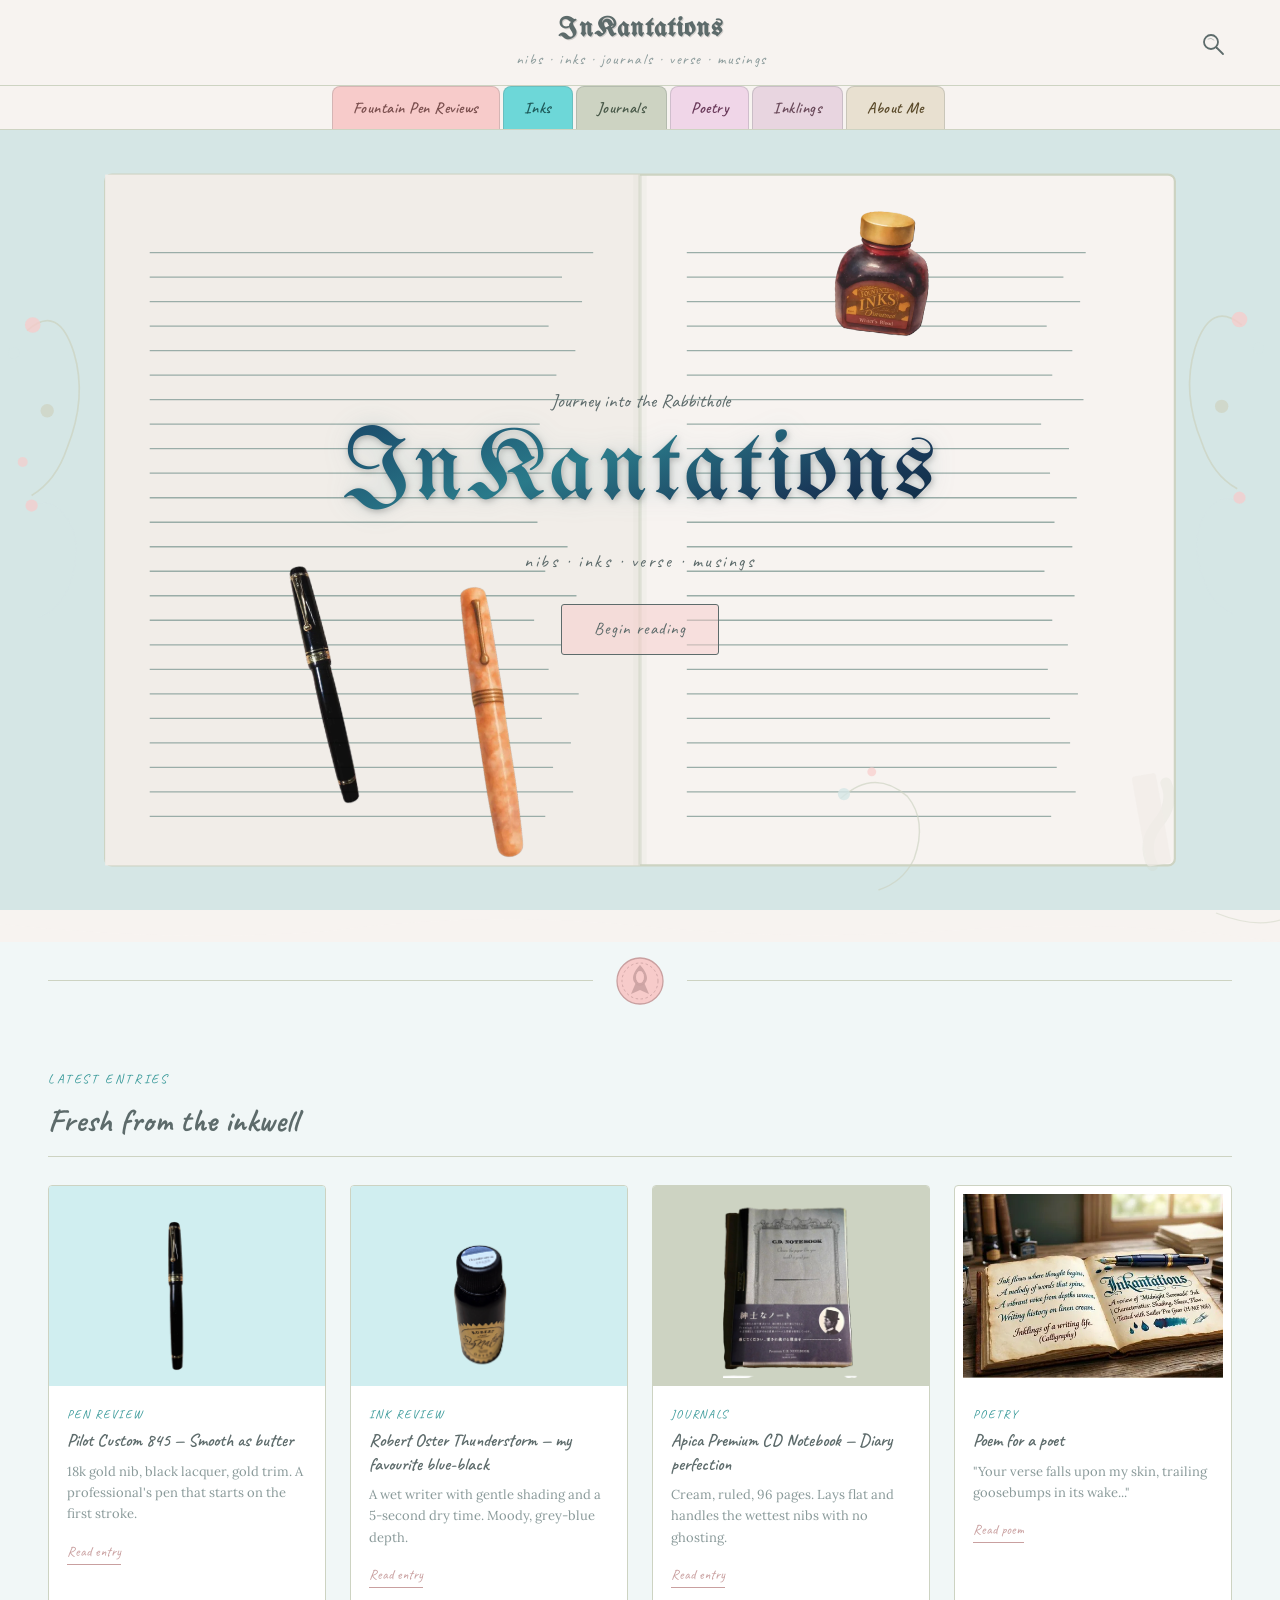
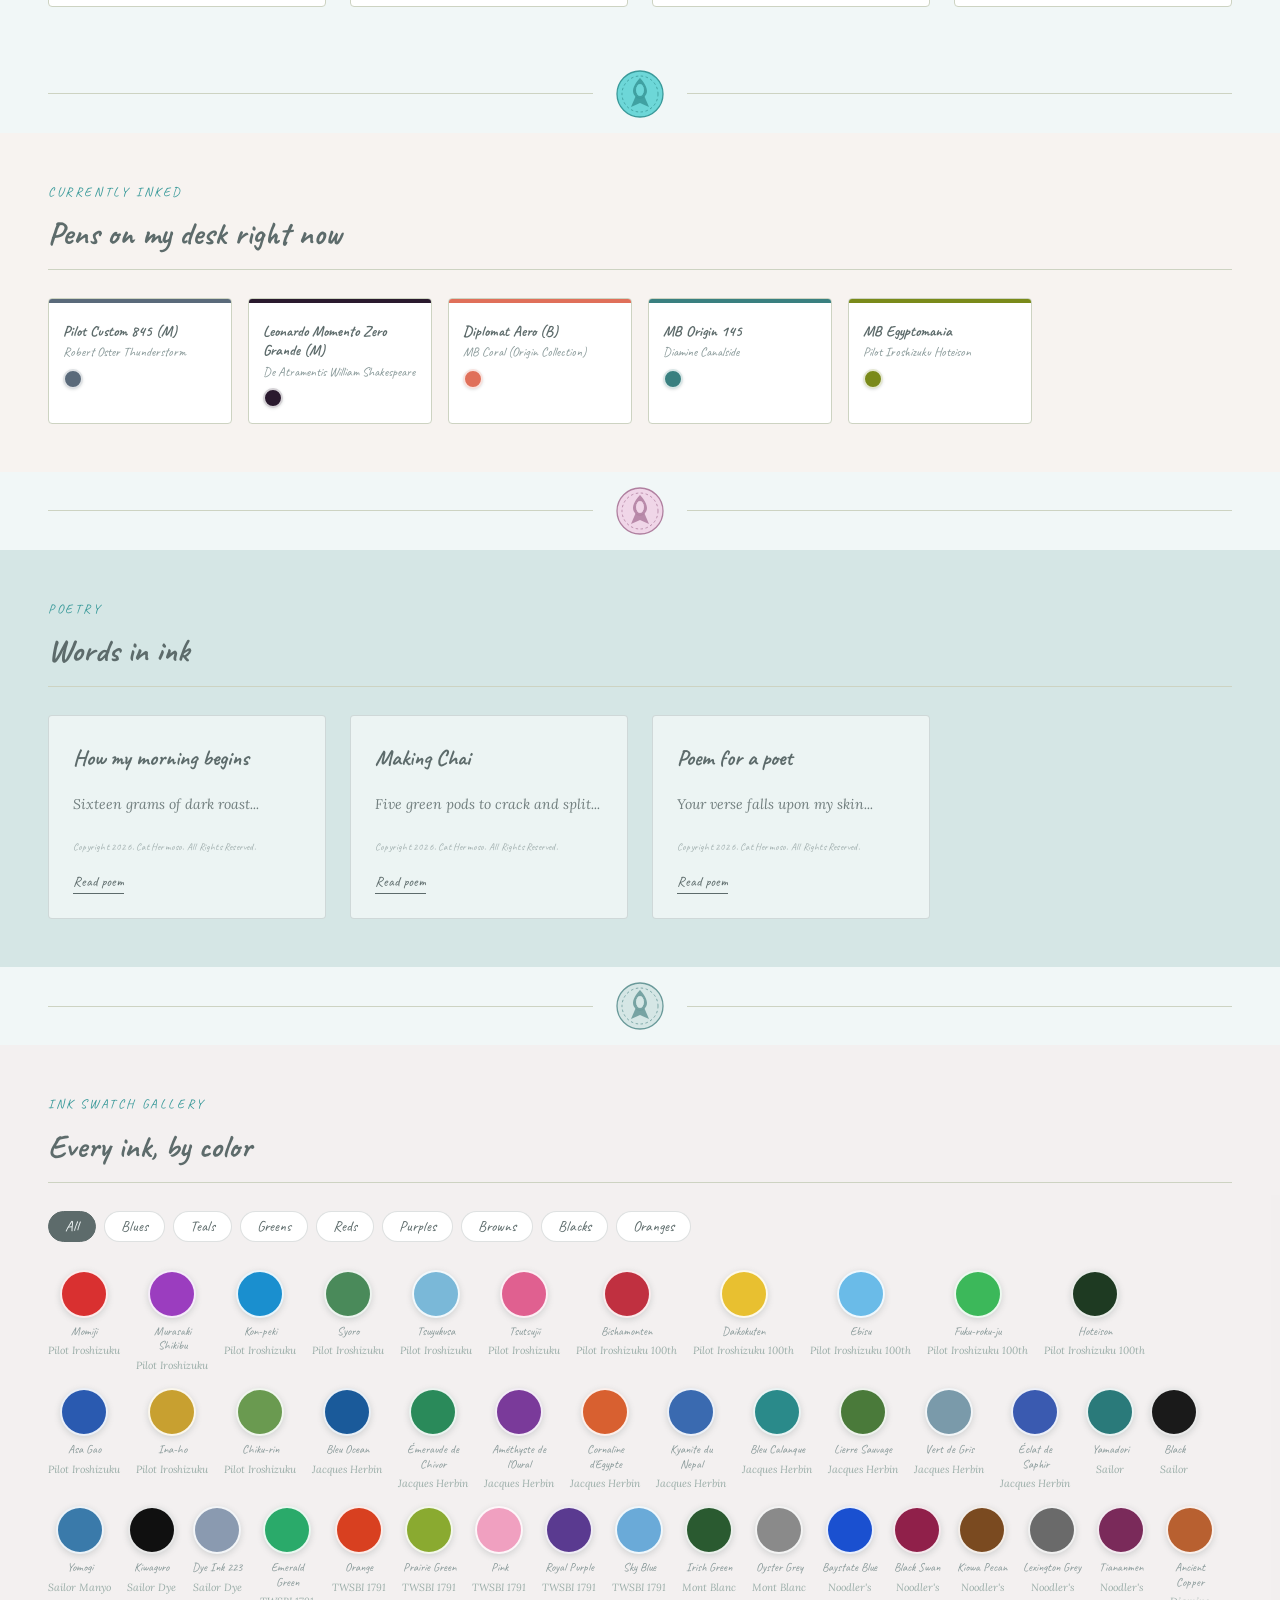
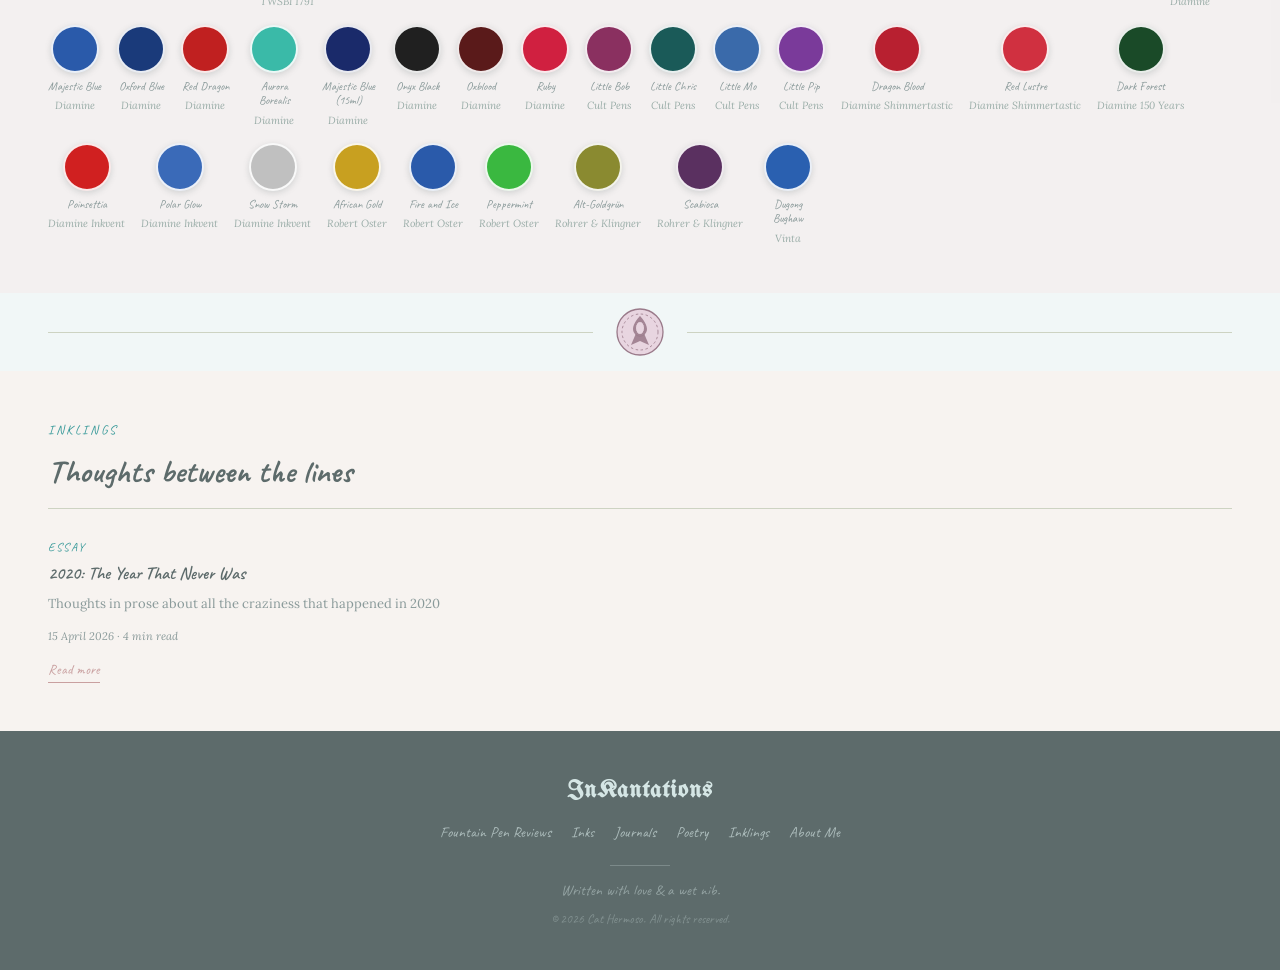
==== commit 7b363417: "Add files via upload" ====
--- a/index.html
+++ b/index.html
@@ -566,5 +566,16 @@
     }
   </script>
 
+
+  <!-- ===================== MOBILE JOURNAL TABS ===================== -->
+  <nav class="journal-tabs" aria-label="Mobile navigation">
+    <a href="category-pens.html" class="jtab jtab-pens"  aria-label="Fountain Pen Reviews"><span class="jtab-label">Pen Reviews</span></a>
+    <a href="category-inks.html" class="jtab jtab-inks"  aria-label="Inks"><span class="jtab-label">Inks</span></a>
+    <a href="category-jrnl.html" class="jtab jtab-jrnl"  aria-label="Journals"><span class="jtab-label">Journals</span></a>
+    <a href="category-poet.html" class="jtab jtab-poet"  aria-label="Poetry"><span class="jtab-label">Poetry</span></a>
+    <a href="category-mean.html" class="jtab jtab-mean"  aria-label="Inklings"><span class="jtab-label">Inklings</span></a>
+    <a href="about.html"         class="jtab jtab-about" aria-label="About Me"><span class="jtab-label">About Me</span></a>
+  </nav>
+
 </body>
 </html>
--- a/style.css
+++ b/style.css
@@ -0,0 +1,1188 @@
+@import url('https://fonts.googleapis.com/css2?family=Caveat:wght@400;600;700&family=Lora:ital,wght@0,400;0,500;1,400;1,500&family=Playfair+Display:ital,wght@0,400;1,400;1,600&display=swap');
+
+/* ============================================================
+   THE INKKEEPER'S DIARY — Main Stylesheet
+   © 2026 Cat Hermoso. All rights reserved.
+   ============================================================ */
+
+:root {
+  --blush:       #F7CBCA;
+  --blush-dark:  #c9a0a0;
+  --teal:        #6DD7D8;
+  --teal-dark:   #3a9a9a;
+  --sage:        #CDD3C2;
+  --sage-dark:   #8a9a8a;
+  --mist:        #D5E6E5;
+  --mist-dark:   #6a9a9a;
+  --pink:        #f0d6e8;
+  --pink-dark:   #b080a0;
+  --mauve:       #e8d5e0;
+  --mauve-dark:  #9a7a8a;
+  --parchment:   #e8e0d0;
+  --parchment-dk:#8a7a5a;
+  --slate:       #5D6B6B;
+  --slate-light: #8a9a9a;
+  --paper:       #F7F3F0;
+  --paper-alt:   #F1EDE8;
+  --base:        #F1F7F7;
+  --white:       #ffffff;
+  --border:      rgba(93,107,107,0.2);
+  --font-hand:   'Caveat', cursive;
+  --font-serif:  'Lora', Georgia, serif;
+  --font-display:'Playfair Display', Georgia, serif;
+}
+
+*, *::before, *::after { box-sizing: border-box; margin: 0; padding: 0; }
+
+html { scroll-behavior: smooth; }
+
+body {
+  font-family: var(--font-serif);
+  background: var(--base);
+  color: var(--slate);
+  line-height: 1.7;
+}
+
+a { color: inherit; text-decoration: none; }
+img { max-width: 100%; display: block; }
+
+/* ============================================================
+   HEADER
+   ============================================================ */
+
+.site-header {
+  background: var(--paper);
+  border-bottom: 1.5px solid var(--sage);
+  position: sticky;
+  top: 0;
+  z-index: 100;
+}
+
+.header-top {
+  display: flex;
+  align-items: center;
+  justify-content: space-between;
+  padding: 1rem 3rem 0.75rem;
+  border-bottom: 1px solid var(--sage);
+}
+
+.header-spacer { width: 40px; }
+
+.header-title-block { text-align: center; flex: 1; }
+
+.site-title {
+  font-family: var(--font-hand);
+  font-size: 46px;
+  font-weight: 700;
+  color: var(--slate);
+  line-height: 1;
+  letter-spacing: 0.01em;
+  transition: color 0.2s;
+}
+
+.site-title:hover { color: var(--teal-dark); }
+
+.site-tagline {
+  font-family: var(--font-hand);
+  font-size: 15px;
+  color: var(--slate-light);
+  letter-spacing: 0.1em;
+  margin-top: 3px;
+}
+
+.search-btn {
+  background: none;
+  border: none;
+  cursor: pointer;
+  padding: 6px;
+  color: var(--slate);
+  transition: color 0.2s, transform 0.2s;
+  display: flex;
+  align-items: center;
+}
+
+.search-btn:hover { color: var(--teal); transform: scale(1.1); }
+.search-btn svg { width: 26px; height: 26px; }
+
+/* Search overlay */
+.search-overlay {
+  display: none;
+  position: fixed;
+  inset: 0;
+  background: rgba(93,107,107,0.85);
+  z-index: 200;
+  align-items: flex-start;
+  justify-content: center;
+  padding-top: 15vh;
+}
+.search-overlay.open { display: flex; }
+
+.search-box {
+  background: var(--paper);
+  border-radius: 8px;
+  padding: 2rem;
+  width: 90%;
+  max-width: 560px;
+  position: relative;
+}
+
+.search-box label {
+  font-family: var(--font-hand);
+  font-size: 18px;
+  color: var(--slate);
+  display: block;
+  margin-bottom: 0.75rem;
+}
+
+.search-input {
+  width: 100%;
+  font-family: var(--font-hand);
+  font-size: 22px;
+  border: none;
+  border-bottom: 2px solid var(--sage);
+  background: transparent;
+  color: var(--slate);
+  padding: 0.5rem 0;
+  outline: none;
+}
+
+.search-input:focus { border-bottom-color: var(--teal); }
+
+.search-close {
+  position: absolute;
+  top: 1rem;
+  right: 1rem;
+  background: none;
+  border: none;
+  font-family: var(--font-hand);
+  font-size: 22px;
+  cursor: pointer;
+  color: var(--slate-light);
+}
+
+/* ============================================================
+   NAVIGATION TABS
+   ============================================================ */
+
+.nav-tabs {
+  display: flex;
+  align-items: flex-end;
+  justify-content: center;
+  padding: 0 2rem;
+  gap: 0;
+  overflow-x: auto;
+  -ms-overflow-style: none;
+  scrollbar-width: none;
+}
+.nav-tabs::-webkit-scrollbar { display: none; }
+
+.nav-tab {
+  font-family: var(--font-hand);
+  font-size: 16px;
+  font-weight: 600;
+  padding: 8px 20px 7px;
+  border-radius: 8px 8px 0 0;
+  border: 1.5px solid rgba(93,107,107,0.22);
+  border-bottom: none;
+  cursor: pointer;
+  position: relative;
+  letter-spacing: 0.03em;
+  white-space: nowrap;
+  margin-right: 3px;
+  transition: transform 0.15s, filter 0.15s;
+  display: inline-block;
+}
+
+.nav-tab:hover { transform: translateY(-3px); filter: brightness(0.96); }
+.nav-tab.active { transform: translateY(-2px); filter: brightness(0.92); }
+
+.nav-tab::after {
+  content: '';
+  position: absolute;
+  bottom: -8px;
+  left: 50%;
+  transform: translateX(-50%);
+  width: 0; height: 0;
+  border-left: 10px solid transparent;
+  border-right: 10px solid transparent;
+}
+
+.tab-pens   { background: var(--blush);    color: #7a4f4e; }
+.tab-inks   { background: var(--teal);     color: #1e5a5a; }
+.tab-jrnl   { background: var(--sage);     color: #4a5a4a; }
+.tab-para   { background: var(--mist);     color: #3a5a5a; }
+.tab-poet   { background: var(--pink);     color: #6a3a5a; }
+.tab-mean   { background: var(--mauve);    color: #6a4a5a; }
+.tab-about  { background: var(--parchment);color: #5a4a2a; }
+
+.tab-pens::after   { border-top: 8px solid var(--blush); }
+.tab-inks::after   { border-top: 8px solid var(--teal); }
+.tab-jrnl::after   { border-top: 8px solid var(--sage); }
+.tab-para::after   { border-top: 8px solid var(--mist); }
+.tab-poet::after   { border-top: 8px solid var(--pink); }
+.tab-mean::after   { border-top: 8px solid var(--mauve); }
+.tab-about::after  { border-top: 8px solid var(--parchment); }
+
+/* ============================================================
+   HERO — HOMEPAGE
+   ============================================================ */
+
+.hero {
+  position: relative;
+  background: var(--mist);
+  height: 90vh;
+  min-height: 520px;
+  max-height: 780px;
+  display: flex;
+  align-items: center;
+  justify-content: center;
+  overflow: hidden;
+}
+
+.hero-art {
+  position: absolute;
+  inset: 0;
+  width: 100%;
+  height: 100%;
+}
+
+.hero-content {
+  position: relative;
+  z-index: 2;
+  text-align: center;
+  padding: 2rem;
+  animation: fadeUp 1.2s ease both;
+}
+
+@keyframes fadeUp {
+  from { opacity: 0; transform: translateY(24px); }
+  to   { opacity: 1; transform: translateY(0); }
+}
+
+.hero-kicker {
+  font-family: var(--font-hand);
+  font-size: 19px;
+  color: var(--slate);
+  opacity: 0.65;
+  margin-bottom: 0.3rem;
+  animation: fadeUp 1.2s 0.1s ease both;
+}
+
+.hero-title {
+  font-family: var(--font-hand);
+  font-size: clamp(52px, 8vw, 80px);
+  font-weight: 700;
+  color: var(--slate);
+  line-height: 1.05;
+  margin-bottom: 0.3rem;
+  animation: fadeUp 1.2s 0.2s ease both;
+}
+
+.hero-sub {
+  font-family: var(--font-hand);
+  font-size: 18px;
+  letter-spacing: 0.14em;
+  color: var(--slate);
+  opacity: 0.6;
+  margin-bottom: 1.75rem;
+  animation: fadeUp 1.2s 0.3s ease both;
+}
+
+.hero-cta {
+  font-family: var(--font-hand);
+  font-size: 17px;
+  display: inline-block;
+  padding: 10px 32px;
+  border: 1.5px solid var(--slate);
+  color: var(--slate);
+  background: rgba(247,203,202,0.5);
+  cursor: pointer;
+  border-radius: 3px;
+  letter-spacing: 0.06em;
+  transition: background 0.2s, transform 0.15s;
+  animation: fadeUp 1.2s 0.4s ease both;
+}
+
+.hero-cta:hover {
+  background: rgba(247,203,202,0.85);
+  transform: translateY(-2px);
+}
+
+/* Page-turn curl */
+.page-turn {
+  height: 32px;
+  position: relative;
+  overflow: hidden;
+  background: var(--paper);
+}
+
+.page-turn svg { display: block; }
+
+/* ============================================================
+   INNER PAGE HERO
+   ============================================================ */
+
+.inner-hero {
+  height: 150px;
+  position: relative;
+  display: flex;
+  align-items: center;
+  justify-content: center;
+  overflow: hidden;
+}
+
+.inner-hero-bg {
+  position: absolute;
+  inset: 0;
+  width: 100%;
+  height: 100%;
+  opacity: 0.35;
+}
+
+.inner-hero-title {
+  font-family: var(--font-hand);
+  font-size: 48px;
+  font-weight: 700;
+  color: var(--slate);
+  position: relative;
+  z-index: 2;
+  text-align: center;
+}
+
+/* ============================================================
+   WAX SEAL DIVIDER
+   ============================================================ */
+
+.seal-divider {
+  display: flex;
+  align-items: center;
+  justify-content: center;
+  gap: 1.25rem;
+  padding: 0.75rem 3rem;
+}
+
+.seal-line {
+  flex: 1;
+  height: 1px;
+  background: var(--sage);
+}
+
+.seal-svg { flex-shrink: 0; }
+
+/* ============================================================
+   SECTIONS
+   ============================================================ */
+
+.section { padding: 3rem 3rem; }
+.section-alt { background: var(--paper); }
+.section-teal { background: var(--mist); }
+.section-blush { background: rgba(247,203,202,0.18); }
+
+.section-kicker {
+  font-family: var(--font-hand);
+  font-size: 13px;
+  letter-spacing: 0.2em;
+  text-transform: uppercase;
+  color: var(--teal-dark);
+  margin-bottom: 0.25rem;
+}
+
+.section-title {
+  font-family: var(--font-hand);
+  font-size: 32px;
+  font-weight: 700;
+  color: var(--slate);
+  margin-bottom: 1.75rem;
+  padding-bottom: 0.5rem;
+  border-bottom: 1.5px solid var(--sage);
+}
+
+/* ============================================================
+   CARD GRID
+   ============================================================ */
+
+.card-grid {
+  display: grid;
+  grid-template-columns: repeat(auto-fill, minmax(220px, 1fr));
+  gap: 1.5rem;
+}
+
+.card {
+  background: var(--white);
+  border-radius: 4px;
+  border: 0.5px solid var(--sage);
+  overflow: hidden;
+  transition: transform 0.2s, box-shadow 0.2s;
+}
+
+.card:hover {
+  transform: translateY(-4px);
+  box-shadow: 0 8px 24px rgba(93,107,107,0.12);
+}
+
+.card-thumb {
+  height: 200px;
+  display: flex;
+  align-items: center;
+  justify-content: center;
+  position: relative;
+  overflow: hidden;
+}
+
+.card-thumb img {
+  width: 100%;
+  height: 100%;
+  object-fit: contain;
+  padding: 0.5rem;
+}
+
+/* Inline images within post body */
+.post-figure {
+  margin: 1.75rem 0;
+  text-align: center;
+}
+
+.post-figure img {
+  max-width: 100%;
+  max-height: 480px;
+  object-fit: contain;
+  border-radius: 4px;
+  display: block;
+  margin: 0 auto;
+}
+
+.post-figure figcaption {
+  margin-top: 0.5rem;
+  font-family: var(--font-hand);
+  font-size: 12px;
+  color: var(--slate-light);
+  font-style: italic;
+}
+
+.post-figure-float {
+  float: right;
+  margin: 0 0 1.25rem 1.75rem;
+  max-width: 260px;
+}
+
+.post-figure-float img {
+  width: 100%;
+  border-radius: 4px;
+}
+
+.post-figure-float figcaption {
+  margin-top: 0.4rem;
+  font-family: var(--font-hand);
+  font-size: 12px;
+  color: var(--slate-light);
+  font-style: italic;
+  text-align: center;
+}
+
+.card-body { padding: 1.1rem; }
+
+.card-tag {
+  font-family: var(--font-hand);
+  font-size: 12px;
+  letter-spacing: 0.14em;
+  text-transform: uppercase;
+  color: var(--teal-dark);
+  margin-bottom: 0.3rem;
+}
+
+.card-title {
+  font-family: var(--font-hand);
+  font-size: 18px;
+  font-weight: 600;
+  color: var(--slate);
+  line-height: 1.3;
+  margin-bottom: 0.5rem;
+}
+
+.card-excerpt {
+  font-size: 13px;
+  color: var(--slate-light);
+  line-height: 1.65;
+  margin-bottom: 0.75rem;
+}
+
+.card-meta {
+  font-size: 11px;
+  color: var(--slate-light);
+  font-style: italic;
+  margin-bottom: 0.6rem;
+}
+
+.nib-rating { display: flex; gap: 3px; margin-bottom: 0.6rem; }
+
+.nib-rating svg { width: 13px; height: 13px; flex-shrink: 0; }
+
+.read-link {
+  font-family: var(--font-hand);
+  font-size: 14px;
+  color: var(--blush-dark);
+  border-bottom: 1px solid var(--blush-dark);
+  display: inline-block;
+  cursor: pointer;
+  transition: color 0.2s, border-color 0.2s;
+}
+
+.read-link:hover { color: var(--teal-dark); border-color: var(--teal-dark); }
+
+/* ============================================================
+   CURRENTLY INKED WIDGET
+   ============================================================ */
+
+.ci-grid {
+  display: grid;
+  grid-template-columns: repeat(auto-fill, minmax(160px, 1fr));
+  gap: 1rem;
+}
+
+.ci-card {
+  background: var(--white);
+  border: 0.5px solid var(--sage);
+  border-radius: 4px;
+  padding: 0.9rem;
+  position: relative;
+  overflow: hidden;
+  transition: transform 0.2s;
+}
+
+.ci-card:hover { transform: translateY(-3px); }
+
+.ci-bar {
+  position: absolute;
+  top: 0; left: 0; right: 0;
+  height: 4px;
+}
+
+.ci-pen {
+  font-family: var(--font-hand);
+  font-size: 15px;
+  font-weight: 700;
+  color: var(--slate);
+  margin-top: 8px;
+  line-height: 1.3;
+}
+
+.ci-ink {
+  font-family: var(--font-hand);
+  font-size: 13px;
+  color: var(--slate-light);
+  margin-top: 3px;
+  line-height: 1.3;
+}
+
+.ci-swatch {
+  width: 20px;
+  height: 20px;
+  border-radius: 50%;
+  border: 2px solid rgba(255,255,255,0.8);
+  box-shadow: 0 1px 3px rgba(93,107,107,0.2);
+  margin-top: 8px;
+}
+
+/* ============================================================
+   POETRY SECTION
+   ============================================================ */
+
+.poem-grid {
+  display: grid;
+  grid-template-columns: repeat(auto-fill, minmax(260px, 1fr));
+  gap: 1.5rem;
+}
+
+.poem-card {
+  background: rgba(255,255,255,0.55);
+  border: 0.5px solid rgba(93,107,107,0.2);
+  border-radius: 4px;
+  padding: 1.5rem;
+  transition: transform 0.2s;
+}
+
+.poem-card:hover { transform: translateY(-3px); }
+
+.poem-title {
+  font-family: var(--font-hand);
+  font-size: 22px;
+  font-weight: 700;
+  color: var(--slate);
+  margin-bottom: 0.75rem;
+}
+
+.poem-copyright {
+  font-family: var(--font-hand);
+  font-size: 10px;
+  color: var(--slate-light);
+  margin-top: 1.25rem;
+  letter-spacing: 0.02em;
+  opacity: 0.75;
+}
+
+.poem-lines {
+  font-style: italic;
+  font-size: 14px;
+  line-height: 2;
+  color: var(--slate);
+  opacity: 0.85;
+}
+
+/* ============================================================
+   INK SWATCH GALLERY
+   ============================================================ */
+
+.swatch-filters {
+  display: flex;
+  flex-wrap: wrap;
+  gap: 8px;
+  margin-bottom: 1.75rem;
+}
+
+.swatch-filter {
+  font-family: var(--font-hand);
+  font-size: 15px;
+  padding: 5px 16px;
+  border-radius: 20px;
+  border: 1.5px solid var(--border);
+  color: var(--slate);
+  cursor: pointer;
+  background: var(--white);
+  transition: background 0.2s, color 0.2s, border-color 0.2s;
+}
+
+.swatch-filter:hover { border-color: var(--teal); }
+.swatch-filter.active { background: var(--slate); color: var(--base); border-color: var(--slate); }
+
+.swatch-gallery {
+  display: flex;
+  flex-wrap: wrap;
+  gap: 16px;
+}
+
+.swatch-item {
+  display: flex;
+  flex-direction: column;
+  align-items: center;
+  gap: 6px;
+  cursor: pointer;
+  transition: transform 0.2s;
+}
+
+.swatch-item:hover { transform: scale(1.1); }
+
+.swatch-circle {
+  width: 48px;
+  height: 48px;
+  border-radius: 50%;
+  border: 2.5px solid rgba(255,255,255,0.9);
+  box-shadow: 0 2px 6px rgba(93,107,107,0.22);
+}
+
+.swatch-name {
+  font-family: var(--font-hand);
+  font-size: 12px;
+  color: var(--slate-light);
+  text-align: center;
+  max-width: 58px;
+  line-height: 1.2;
+}
+
+/* ============================================================
+   MEANDERINGS SECTION
+   ============================================================ */
+
+.meander-grid {
+  display: grid;
+  grid-template-columns: repeat(auto-fill, minmax(280px, 1fr));
+  gap: 1.5rem;
+}
+
+.meander-card {
+  background: rgba(255,255,255,0.65);
+  border: 0.5px solid var(--sage);
+  border-radius: 4px;
+  padding: 1.5rem;
+  transition: transform 0.2s;
+}
+
+.meander-card:hover { transform: translateY(-3px); }
+
+/* ============================================================
+   POST PAGE LAYOUT
+   ============================================================ */
+
+.post-wrap {
+  display: grid;
+  grid-template-columns: 1fr 210px;
+  gap: 2.5rem;
+  padding: 3rem;
+  background: var(--paper);
+  align-items: start;
+}
+
+@media (max-width: 768px) {
+  .post-wrap { grid-template-columns: 1fr; padding: 1.5rem; }
+  .post-sidebar { display: none; }
+}
+
+.post-header { margin-bottom: 1.5rem; }
+
+.post-category {
+  font-family: var(--font-hand);
+  font-size: 13px;
+  letter-spacing: 0.16em;
+  text-transform: uppercase;
+  color: var(--teal-dark);
+  margin-bottom: 0.4rem;
+}
+
+.post-title {
+  font-family: var(--font-hand);
+  font-size: 38px;
+  font-weight: 700;
+  color: var(--slate);
+  line-height: 1.2;
+  margin-bottom: 0.5rem;
+}
+
+.post-meta {
+  font-size: 12px;
+  color: var(--slate-light);
+  font-style: italic;
+}
+
+.post-rating {
+  display: flex;
+  align-items: center;
+  gap: 10px;
+  padding: 0.9rem 1.1rem;
+  background: var(--base);
+  border-left: 3px solid var(--blush);
+  margin: 1.25rem 0;
+}
+
+.post-rating-label {
+  font-family: var(--font-hand);
+  font-size: 15px;
+  color: var(--slate);
+}
+
+.post-body {
+  font-size: 15px;
+  line-height: 1.9;
+  color: var(--slate);
+  overflow: auto;
+}
+
+.post-body p { margin-bottom: 1.1rem; }
+
+/* Pull Quote */
+.pull-quote {
+  margin: 2rem 0;
+  padding: 1.25rem 1.5rem 1.25rem 2rem;
+  border-left: 4px solid var(--blush);
+  background: rgba(247,203,202,0.1);
+  position: relative;
+}
+
+.pull-quote-mark {
+  font-family: var(--font-display);
+  font-size: 72px;
+  color: var(--blush);
+  line-height: 0.5;
+  position: absolute;
+  top: 1.4rem;
+  left: 0.5rem;
+  opacity: 0.45;
+  pointer-events: none;
+}
+
+.pull-quote-text {
+  font-family: var(--font-hand);
+  font-size: 22px;
+  font-style: italic;
+  color: var(--slate);
+  line-height: 1.45;
+  padding-left: 1rem;
+}
+
+/* ============================================================
+   SIDEBAR / BOOKMARKS
+   ============================================================ */
+
+.post-sidebar { display: flex; flex-direction: column; gap: 1.4rem; }
+
+.bookmark {
+  position: relative;
+  border-radius: 4px 4px 0 0;
+  padding: 1rem 0.9rem 1.6rem;
+  border: 0.5px solid rgba(93,107,107,0.18);
+  margin-bottom: 16px;
+}
+
+.bookmark::after {
+  content: '';
+  position: absolute;
+  bottom: -16px;
+  left: 0;
+  width: 100%;
+  height: 0;
+  border-style: solid;
+}
+
+/* Each bookmark gets its pointed bottom in HTML via inline style */
+
+.bm-title {
+  font-family: var(--font-hand);
+  font-size: 16px;
+  font-weight: 700;
+  color: var(--slate);
+  margin-bottom: 0.7rem;
+}
+
+.bm-list {
+  list-style: none;
+}
+
+.bm-list li {
+  font-size: 12px;
+  color: var(--slate);
+  padding: 4px 0;
+  border-bottom: 0.5px solid rgba(93,107,107,0.12);
+  line-height: 1.4;
+  cursor: pointer;
+  transition: color 0.15s;
+}
+
+.bm-list li:last-child { border-bottom: none; }
+.bm-list li:hover { color: var(--teal-dark); }
+
+.bm-tags {
+  display: flex;
+  flex-wrap: wrap;
+  gap: 5px;
+}
+
+.bm-tag {
+  font-family: var(--font-hand);
+  font-size: 13px;
+  background: rgba(255,255,255,0.6);
+  border: 0.5px solid rgba(93,107,107,0.22);
+  border-radius: 20px;
+  padding: 2px 10px;
+  color: var(--slate);
+  cursor: pointer;
+  transition: background 0.15s;
+}
+
+.bm-tag:hover { background: rgba(255,255,255,0.9); }
+
+.bm-swatches { display: flex; flex-wrap: wrap; gap: 6px; }
+
+.bm-swatch {
+  width: 26px;
+  height: 26px;
+  border-radius: 50%;
+  border: 2px solid rgba(255,255,255,0.75);
+  cursor: pointer;
+  transition: transform 0.15s;
+}
+
+.bm-swatch:hover { transform: scale(1.15); }
+
+.bm-ci-row {
+  display: flex;
+  align-items: center;
+  gap: 6px;
+  padding: 3px 0;
+  border-bottom: 0.5px solid rgba(93,107,107,0.12);
+  font-size: 12px;
+  color: var(--slate);
+  line-height: 1.4;
+}
+
+.bm-ci-row:last-child { border-bottom: none; }
+
+.bm-ci-dot {
+  width: 10px;
+  height: 10px;
+  border-radius: 50%;
+  flex-shrink: 0;
+}
+
+/* ============================================================
+   FOOTER
+   ============================================================ */
+
+.site-footer {
+  background: var(--slate);
+  color: var(--mist);
+  padding: 2.5rem 3rem;
+  text-align: center;
+}
+
+.footer-logo {
+  font-family: var(--font-hand);
+  font-size: 30px;
+  font-weight: 700;
+  margin-bottom: 0.5rem;
+  color: var(--mist);
+}
+
+.footer-nav {
+  display: flex;
+  justify-content: center;
+  flex-wrap: wrap;
+  gap: 1.25rem;
+  margin-bottom: 1.25rem;
+}
+
+.footer-nav a {
+  font-family: var(--font-hand);
+  font-size: 15px;
+  color: var(--mist);
+  opacity: 0.65;
+  transition: opacity 0.2s;
+}
+
+.footer-nav a:hover { opacity: 1; }
+
+.footer-rule {
+  width: 60px;
+  height: 1px;
+  background: rgba(213,230,229,0.25);
+  margin: 0 auto 0.75rem;
+}
+
+.footer-tagline {
+  font-family: var(--font-hand);
+  font-size: 15px;
+  color: var(--mist);
+  opacity: 0.45;
+}
+
+.footer-copy {
+  font-family: var(--font-hand);
+  font-size: 13px;
+  color: var(--mist);
+  opacity: 0.3;
+  margin-top: 4px;
+}
+
+/* ============================================================
+   UTILITIES
+   ============================================================ */
+
+.section-label {
+  font-family: var(--font-hand);
+  font-size: 12px;
+  letter-spacing: 0.14em;
+  text-transform: uppercase;
+  color: var(--slate-light);
+  text-align: center;
+  padding: 6px 0;
+  border-top: 1px dashed var(--sage);
+  border-bottom: 1px dashed var(--sage);
+  margin: 0;
+}
+
+/* ============================================================
+   RESPONSIVE
+   ============================================================ */
+
+@media (max-width: 900px) {
+  .header-top { padding: 0.9rem 1.5rem 0.7rem; }
+  .site-title { font-size: 34px; }
+  .section { padding: 2rem 1.5rem; }
+  .seal-divider { padding: 0.75rem 1.5rem; }
+  .post-wrap { padding: 2rem 1.5rem; }
+}
+
+@media (max-width: 600px) {
+  .site-title { font-size: 28px; }
+  .hero-title { font-size: 44px; }
+  .card-grid { grid-template-columns: 1fr; }
+  .ci-grid { grid-template-columns: repeat(2, 1fr); }
+  .footer-nav { gap: 0.75rem; }
+  .site-footer { padding: 2rem 1rem; }
+}
+/* ============================================================
+   ADDITIONS FOR SMOOTH SCROLLING AND RATING ROWS
+   ============================================================ */
+
+/* Makes the anchor links (e.g., #poem-morning) slide smoothly */
+html { 
+  scroll-behavior: smooth; 
+}
+
+/* Helper classes to keep your breakdown ratings clean */
+.rating-row {
+  display: flex; 
+  align-items: center; 
+  justify-content: space-between; 
+  max-width: 300px;
+  margin-bottom: 8px;
+}
+
+.rating-label {
+  font-family: var(--font-hand); 
+  font-size: 16px;
+  color: var(--slate);
+}
+
+/* ============================================================
+   MOBILE JOURNAL TABS — Right-edge vertical tab strip
+   Only active on screens ≤ 768px
+   ============================================================ */
+
+@media (max-width: 768px) {
+
+  /* ── Hide the horizontal nav tabs on mobile ── */
+  .nav-tabs { display: none; }
+
+  /* ── Slim down header top on mobile ── */
+  .header-top {
+    padding: 0.75rem 1rem 0.6rem;
+  }
+
+  .site-title {
+    font-size: 26px !important;
+  }
+
+  .site-tagline {
+    font-size: 12px;
+    letter-spacing: 0.06em;
+  }
+
+  /* ── Hero adjustments ── */
+  .hero {
+    height: 65vh;
+    min-height: 360px;
+  }
+
+  .hero-title {
+    font-size: clamp(2.2rem, 10vw, 3.2rem) !important;
+  }
+
+  .hero-kicker { font-size: 15px; }
+  .hero-sub { font-size: 14px; letter-spacing: 0.08em; }
+
+  /* ── General section padding ── */
+  .section { padding: 1.75rem 1rem; }
+  .seal-divider { padding: 0.6rem 1rem; }
+
+  /* ── Cards ── */
+  .card-grid { grid-template-columns: 1fr; }
+  .ci-grid   { grid-template-columns: repeat(2, 1fr); }
+  .poem-grid { grid-template-columns: 1fr; }
+
+  /* ── About page 2-col grid → stack ── */
+  main .section > div[style*="grid-template-columns: 1fr 1fr"] {
+    display: block !important;
+  }
+
+  /* ── Post body padding ── */
+  .post-wrap { padding: 1.25rem 1rem; }
+
+  /* ── Footer ── */
+  .site-footer { padding: 2rem 1rem; }
+  .footer-nav  { gap: 0.6rem; }
+
+  /* ── Swatch gallery ── */
+  .swatch-filters { gap: 6px; }
+  .swatch-filter  { font-size: 13px; padding: 4px 12px; }
+
+  /* ── Right edge: make room so content isn't hidden behind tabs ── */
+  body { padding-right: 36px; }
+
+}
+
+/* ============================================================
+   JOURNAL TAB STRIP — the floating right-edge tabs
+   ============================================================ */
+
+.journal-tabs {
+  display: none; /* hidden on desktop */
+}
+
+@media (max-width: 768px) {
+
+  .journal-tabs {
+    display: flex;
+    flex-direction: column;
+    position: fixed;
+    top: 50%;
+    right: 0;
+    transform: translateY(-50%);
+    z-index: 999;
+    gap: 0;
+    /* subtle drop shadow on the whole strip */
+    filter: drop-shadow(-3px 2px 6px rgba(93,107,107,0.28));
+  }
+
+  .jtab {
+    position: relative;
+    right: 0;
+    width: 28px;           /* collapsed peek width */
+    height: 64px;
+    display: flex;
+    align-items: center;
+    justify-content: center;
+    cursor: pointer;
+    text-decoration: none;
+    transition: width 0.25s cubic-bezier(.4,0,.2,1),
+                box-shadow 0.25s ease;
+    overflow: hidden;
+    border-radius: 6px 0 0 6px;
+    border-top: 1px solid rgba(255,255,255,0.45);
+    border-left: 1px solid rgba(255,255,255,0.45);
+    border-bottom: 1px solid rgba(0,0,0,0.08);
+  }
+
+  /* Expanded on active page */
+  .jtab.jtab-active {
+    width: 46px;
+    box-shadow: -4px 0 12px rgba(93,107,107,0.22);
+  }
+
+  /* Tab label — rotated text */
+  .jtab-label {
+    font-family: 'Caveat', cursive;
+    font-size: 13px;
+    font-weight: 700;
+    letter-spacing: 0.08em;
+    white-space: nowrap;
+    writing-mode: vertical-rl;
+    transform: rotate(180deg); /* bottom-to-top reading */
+    opacity: 0.82;
+    padding: 4px 0;
+    line-height: 1;
+    transition: opacity 0.2s;
+  }
+
+  .jtab:hover { width: 46px; }
+  .jtab:hover .jtab-label { opacity: 1; }
+
+  /* Active indicator: a small notch/ear on the left edge */
+  .jtab.jtab-active::before {
+    content: '';
+    position: absolute;
+    left: 0;
+    top: 50%;
+    transform: translateY(-50%);
+    width: 4px;
+    height: 28px;
+    border-radius: 0 3px 3px 0;
+    background: rgba(255,255,255,0.7);
+  }
+
+  /* ── Per-tab colors ── */
+  .jtab-pens   { background: var(--blush);     color: #7a4f4e; }
+  .jtab-inks   { background: var(--teal);      color: #1e5a5a; }
+  .jtab-jrnl   { background: var(--sage);      color: #4a5a4a; }
+  .jtab-poet   { background: var(--pink);      color: #6a3a5a; }
+  .jtab-mean   { background: var(--mauve);     color: #6a4a5a; }
+  .jtab-about  { background: var(--parchment); color: #5a4a2a; }
+
+}
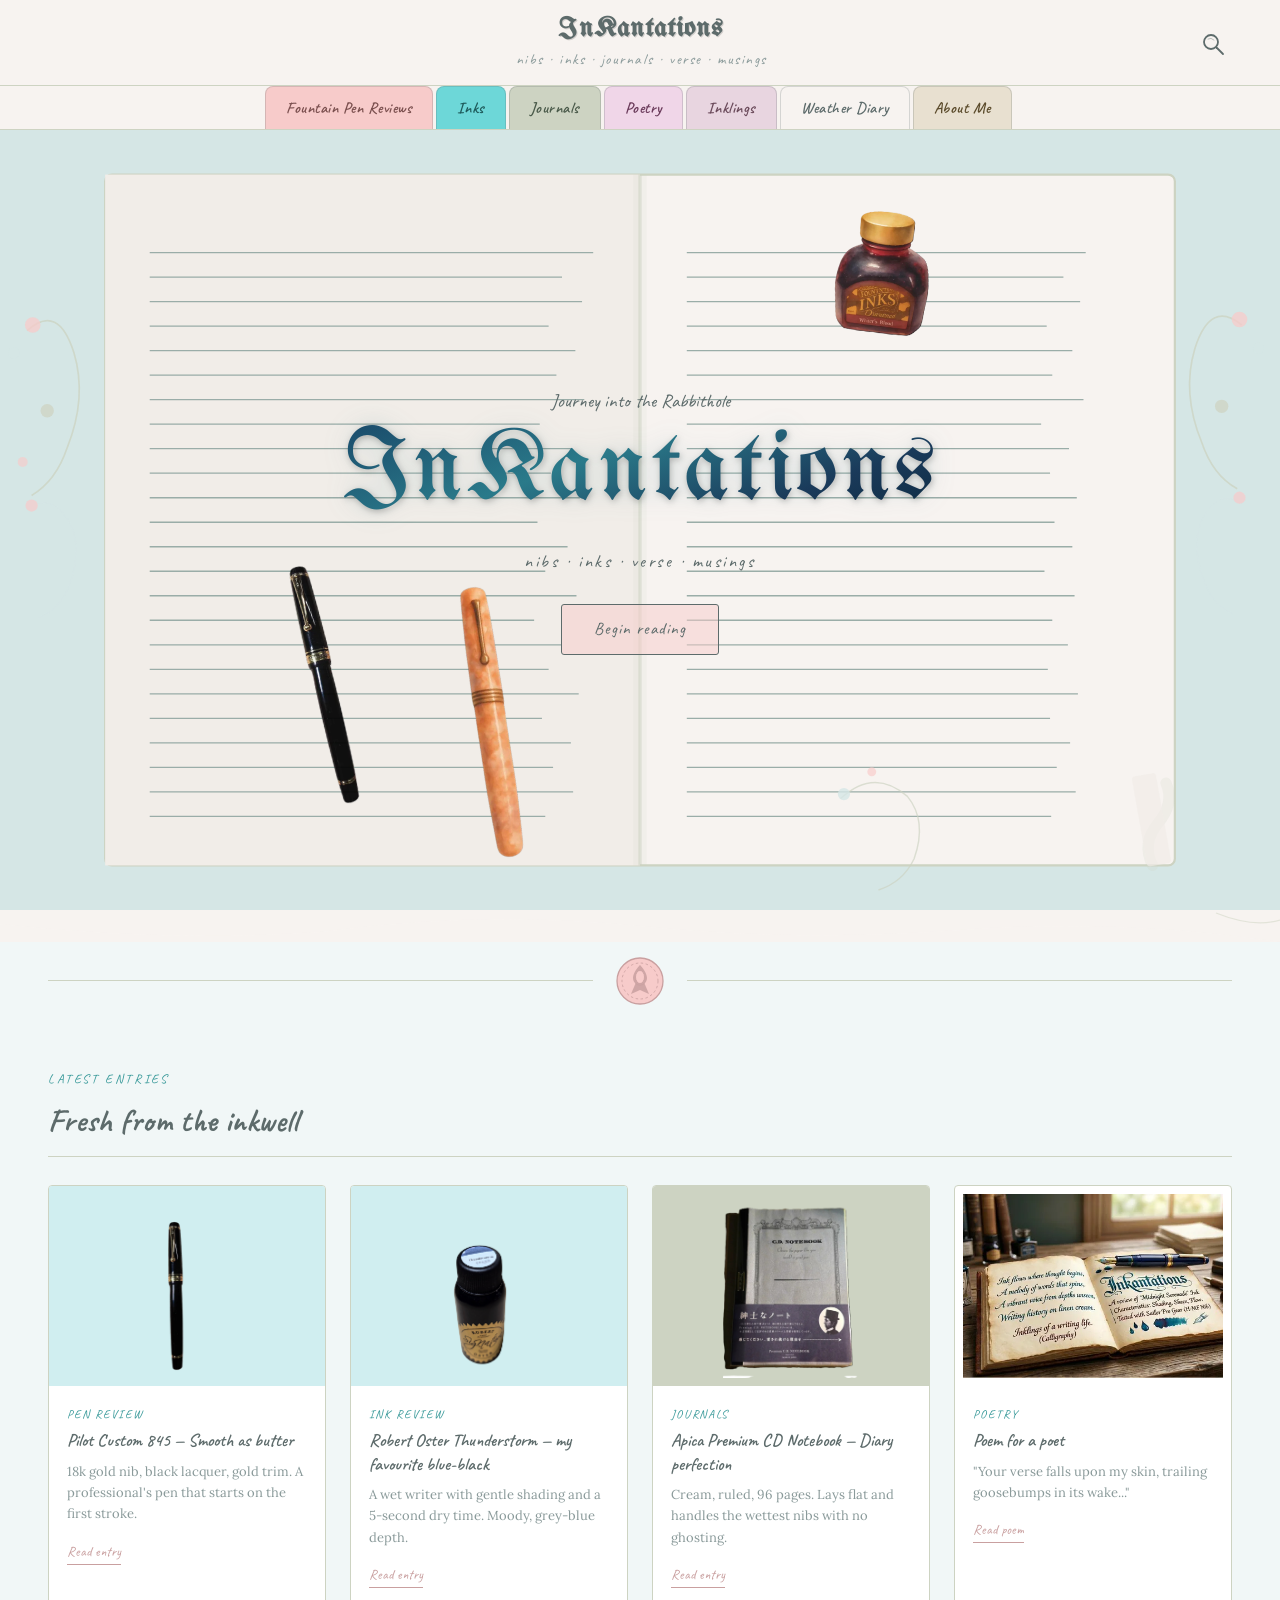
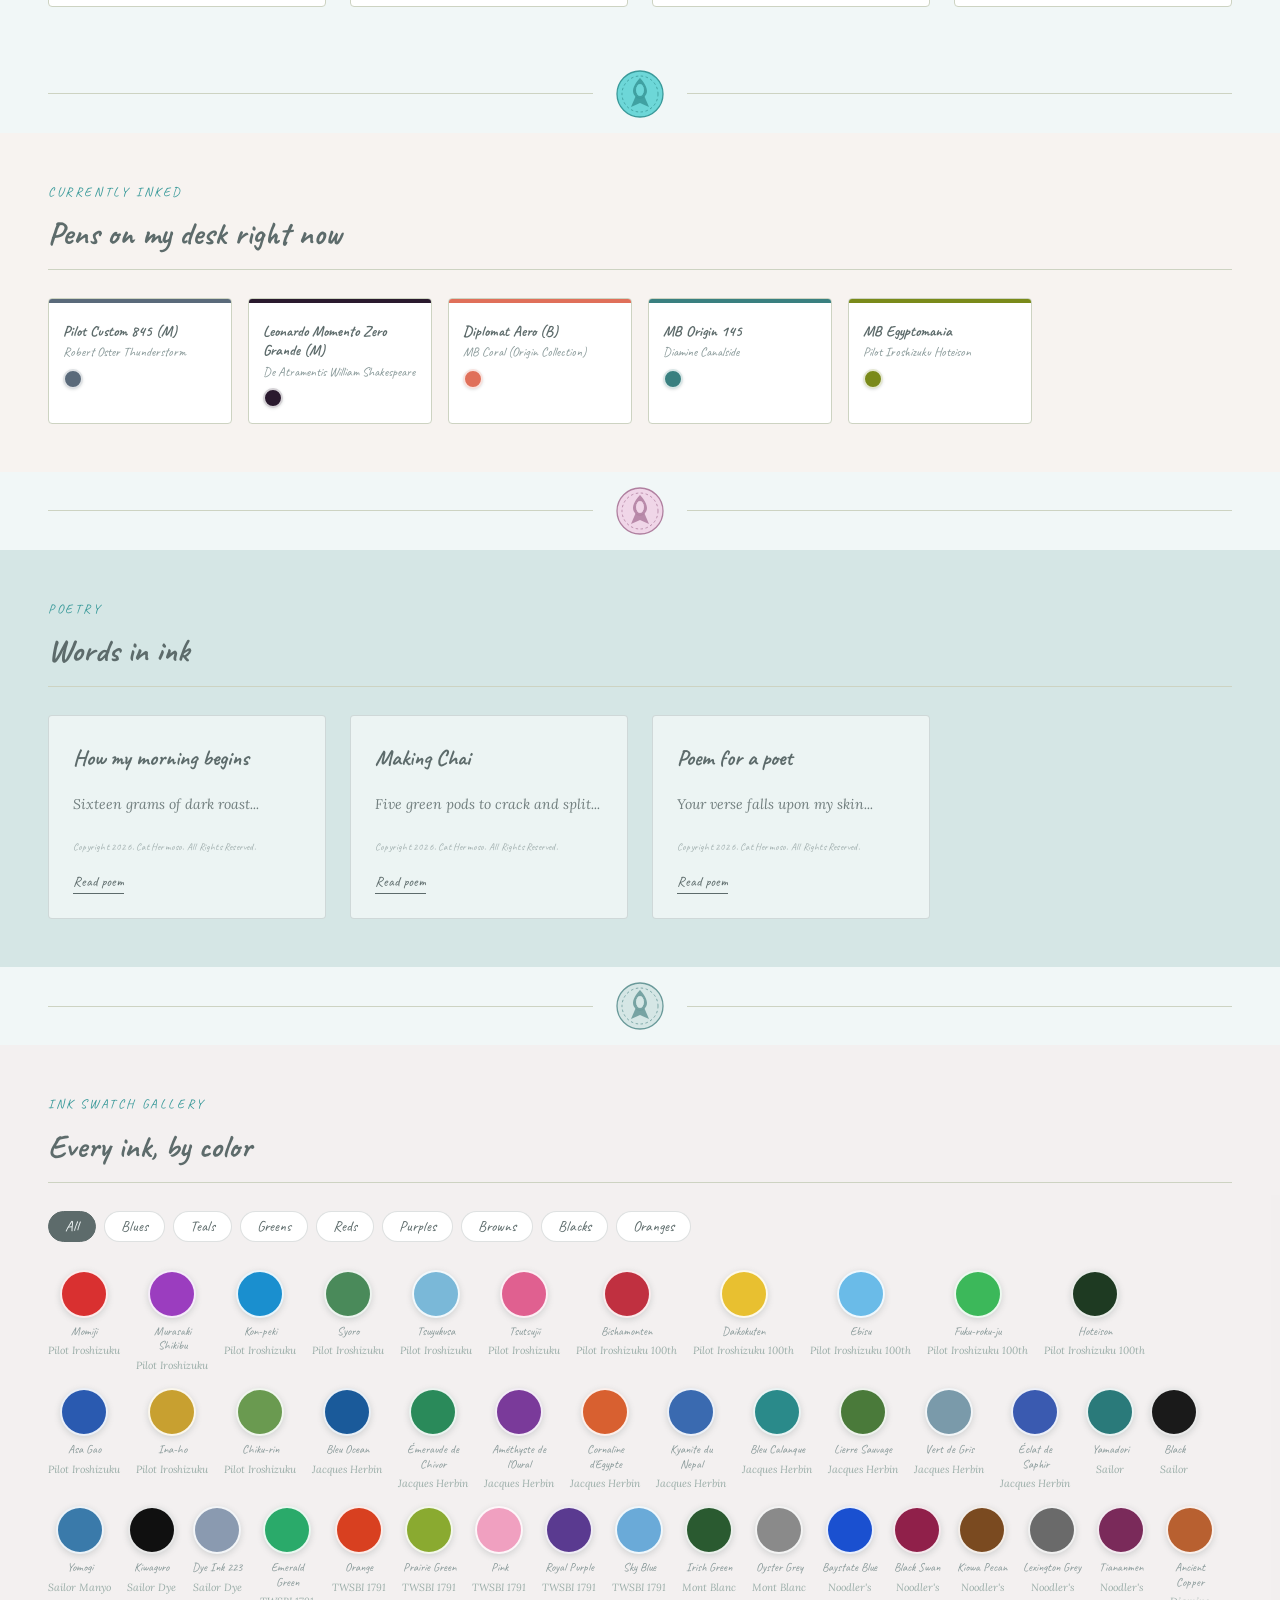
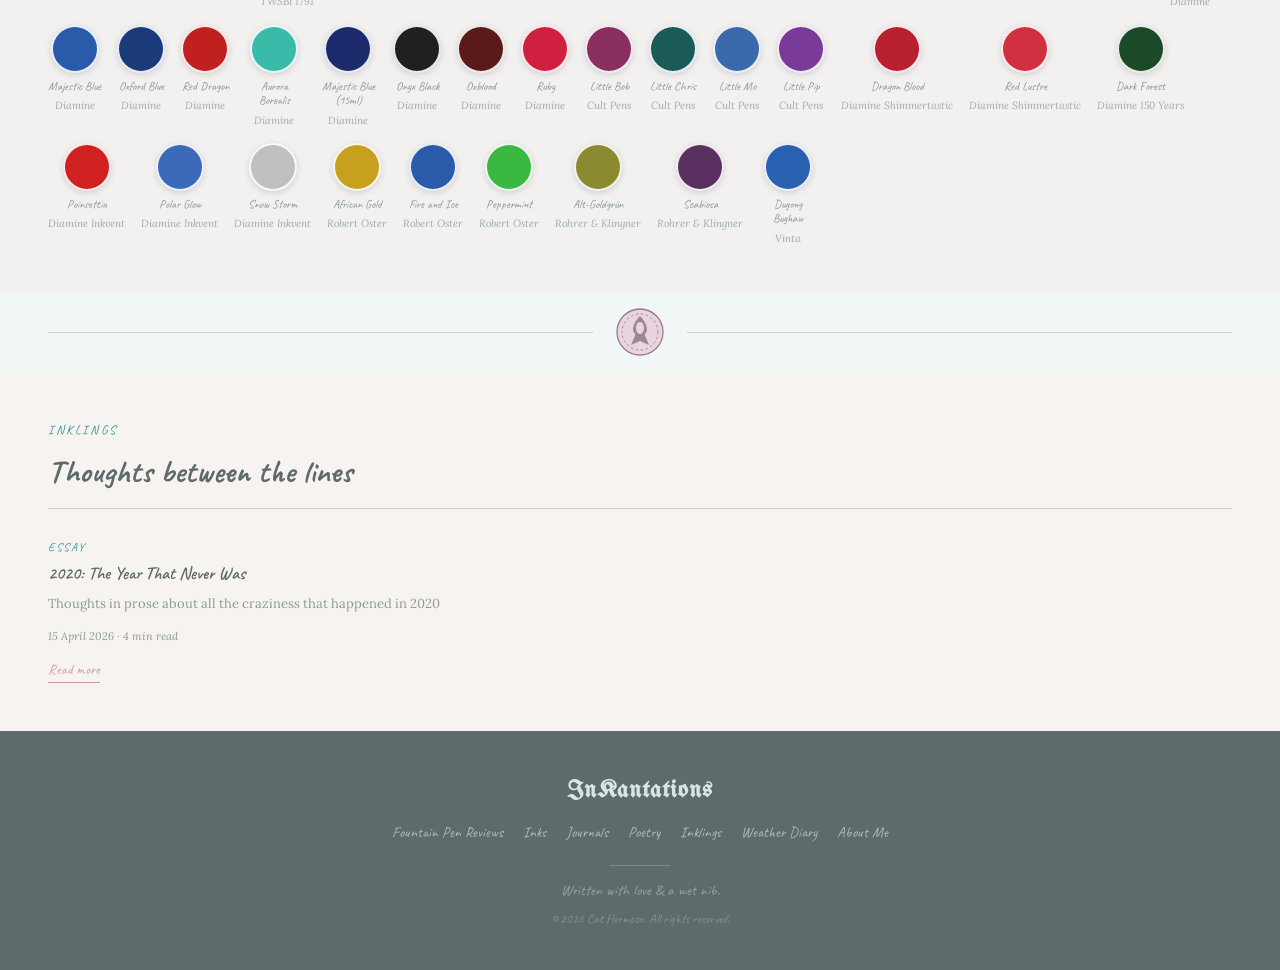
==== commit 448aa613: "Add files via upload" ====
--- a/index.html
+++ b/index.html
@@ -56,6 +56,7 @@
       <a href="category-jrnl.html"  class="nav-tab tab-jrnl">Journals</a>
       <a href="category-poet.html"  class="nav-tab tab-poet">Poetry</a>
       <a href="category-mean.html"  class="nav-tab tab-mean">Inklings</a>
+      <a href="../OneDrive/Desktop/WEBSITES/whimsical%20weather%20diary/whimsical%20diary.html" class="nav-tab tab-wthr">Weather Diary</a>
       <a href="about.html"          class="nav-tab tab-about">About Me</a>
     </nav>
   </header>
@@ -535,6 +536,7 @@
       <a href="category-jrnl.html">Journals</a>
       <a href="category-poet.html">Poetry</a>
       <a href="category-mean.html">Inklings</a>
+      <a href="../OneDrive/Desktop/WEBSITES/whimsical%20weather%20diary/whimsical%20diary.html">Weather Diary</a>
       <a href="about.html">About Me</a>
     </nav>
     <div class="footer-rule"></div>
@@ -566,16 +568,5 @@
     }
   </script>
 
-
-  <!-- ===================== MOBILE JOURNAL TABS ===================== -->
-  <nav class="journal-tabs" aria-label="Mobile navigation">
-    <a href="category-pens.html" class="jtab jtab-pens"  aria-label="Fountain Pen Reviews"><span class="jtab-label">Pen Reviews</span></a>
-    <a href="category-inks.html" class="jtab jtab-inks"  aria-label="Inks"><span class="jtab-label">Inks</span></a>
-    <a href="category-jrnl.html" class="jtab jtab-jrnl"  aria-label="Journals"><span class="jtab-label">Journals</span></a>
-    <a href="category-poet.html" class="jtab jtab-poet"  aria-label="Poetry"><span class="jtab-label">Poetry</span></a>
-    <a href="category-mean.html" class="jtab jtab-mean"  aria-label="Inklings"><span class="jtab-label">Inklings</span></a>
-    <a href="about.html"         class="jtab jtab-about" aria-label="About Me"><span class="jtab-label">About Me</span></a>
-  </nav>
-
 </body>
 </html>
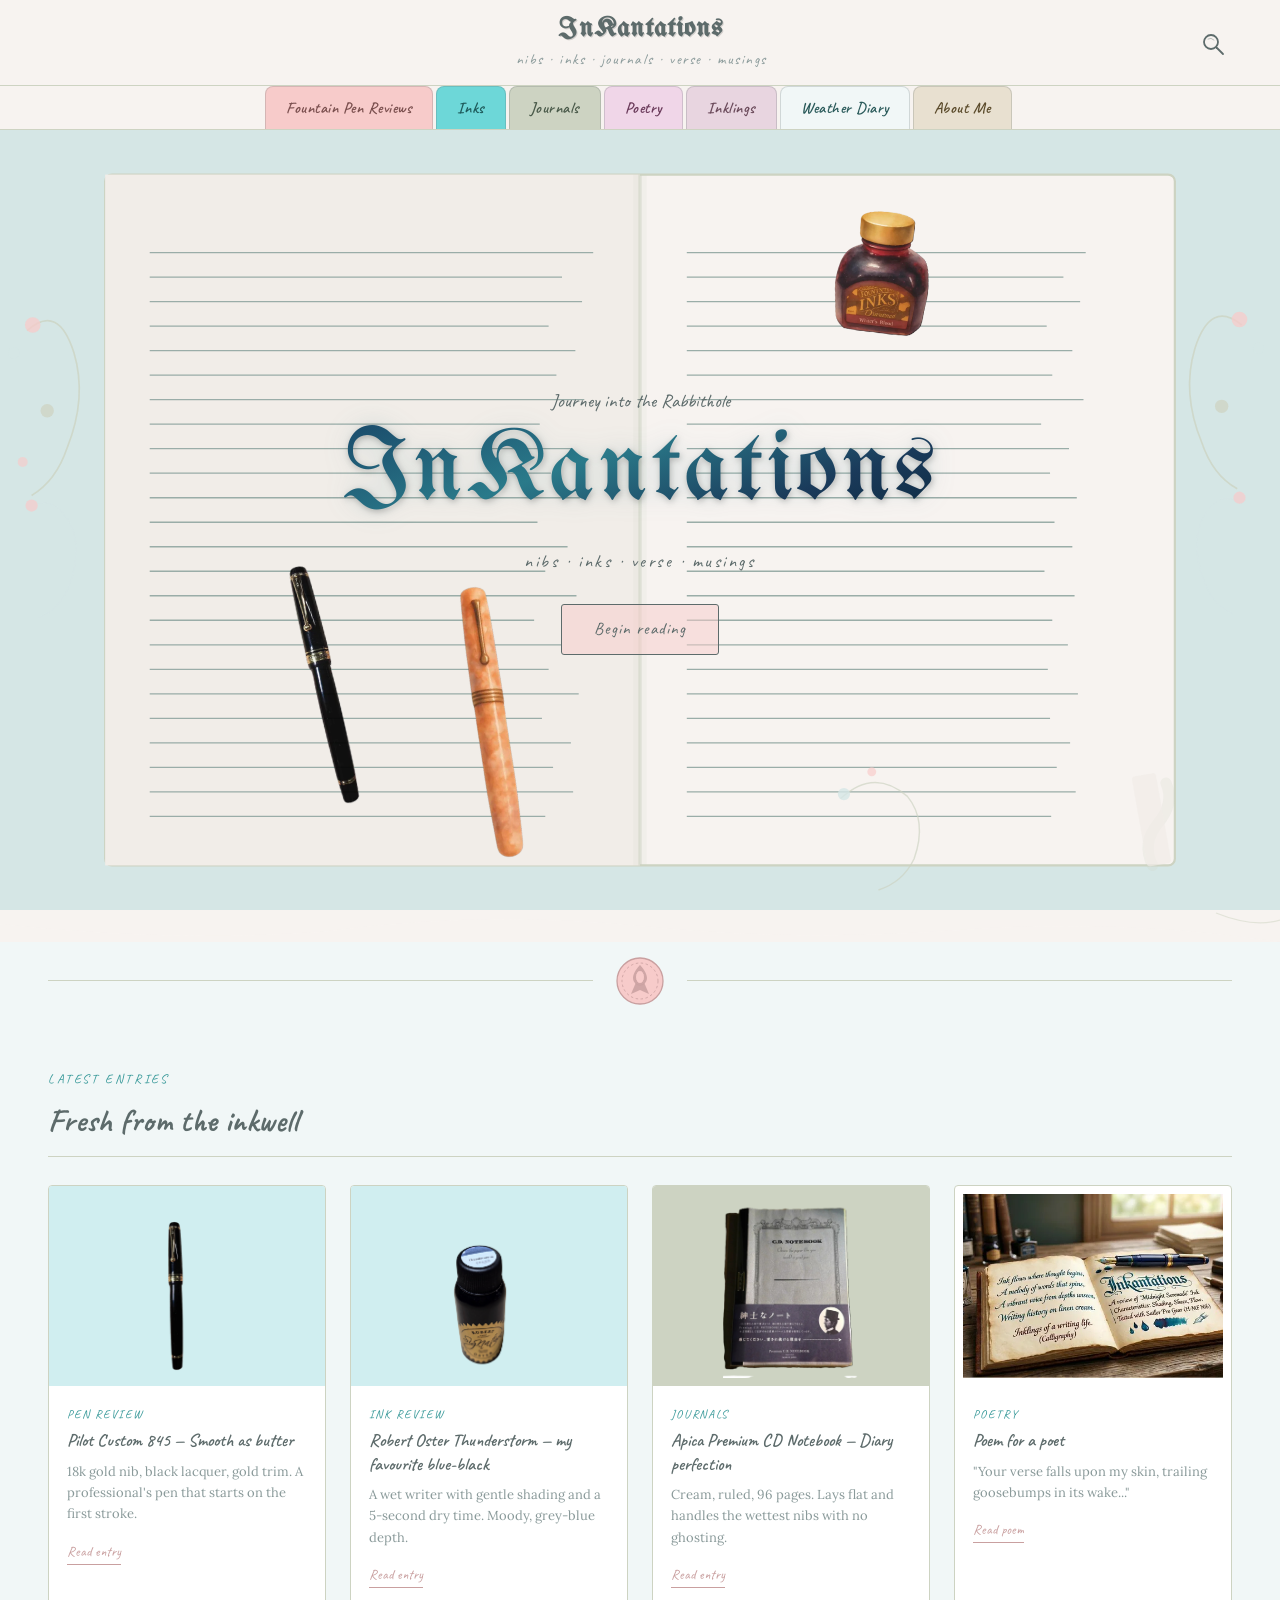
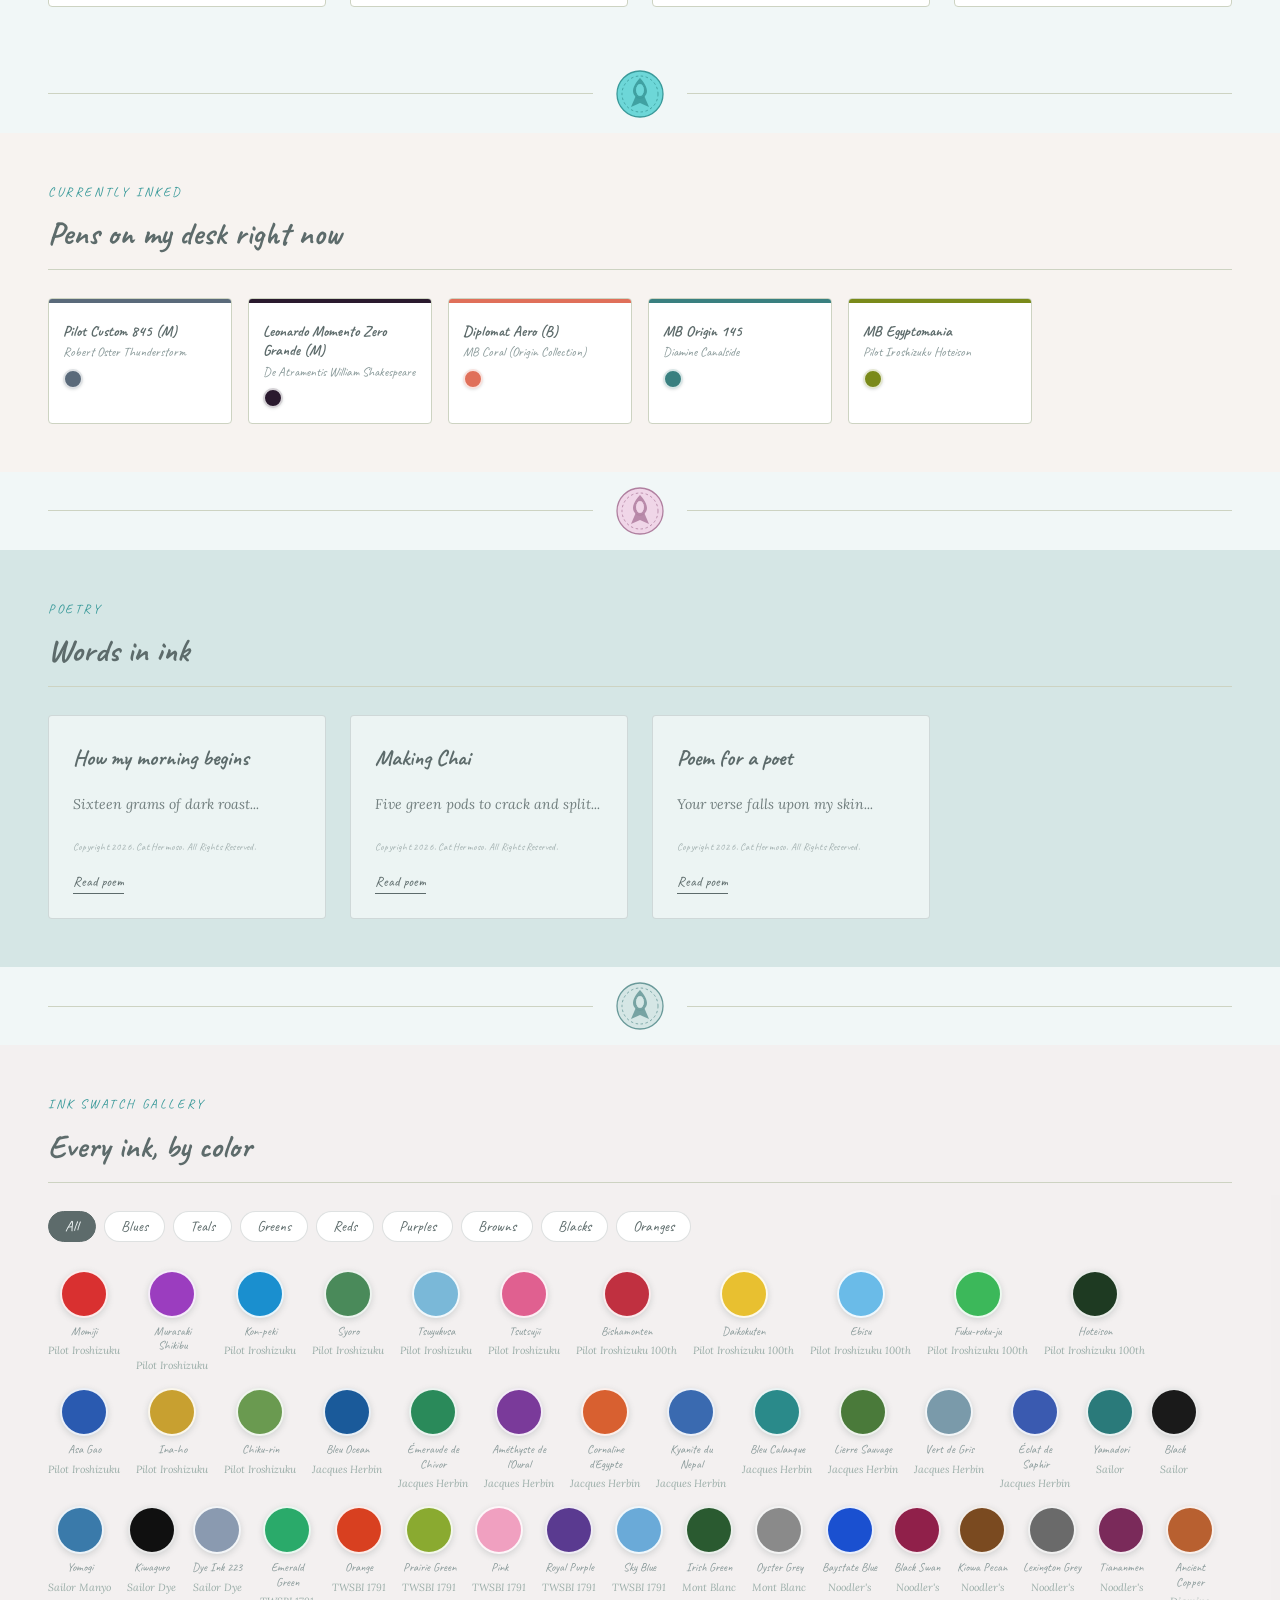
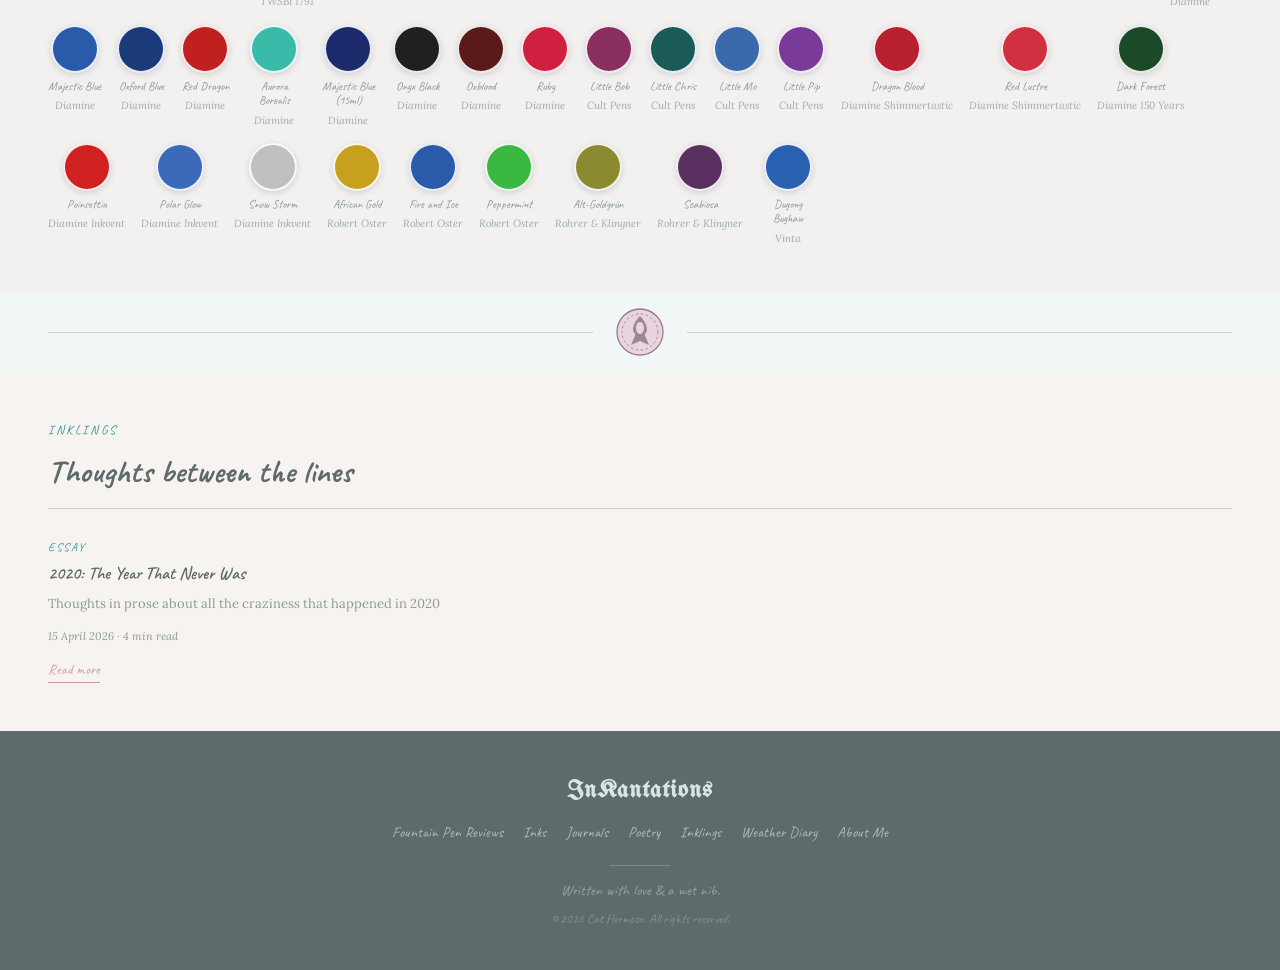
==== commit 5bcd78e9: "Add files via upload" ====
--- a/index.html
+++ b/index.html
@@ -56,7 +56,7 @@
       <a href="category-jrnl.html"  class="nav-tab tab-jrnl">Journals</a>
       <a href="category-poet.html"  class="nav-tab tab-poet">Poetry</a>
       <a href="category-mean.html"  class="nav-tab tab-mean">Inklings</a>
-      <a href="../OneDrive/Desktop/WEBSITES/whimsical%20weather%20diary/whimsical%20diary.html" class="nav-tab tab-wthr">Weather Diary</a>
+      <a href="weather-diary.html" class="nav-tab tab-wthr">Weather Diary</a>
       <a href="about.html"          class="nav-tab tab-about">About Me</a>
     </nav>
   </header>
@@ -536,7 +536,7 @@
       <a href="category-jrnl.html">Journals</a>
       <a href="category-poet.html">Poetry</a>
       <a href="category-mean.html">Inklings</a>
-      <a href="../OneDrive/Desktop/WEBSITES/whimsical%20weather%20diary/whimsical%20diary.html">Weather Diary</a>
+      <a href="weather-diary.html">Weather Diary</a>
       <a href="about.html">About Me</a>
     </nav>
     <div class="footer-rule"></div>
--- a/style.css
+++ b/style.css
@@ -214,6 +214,7 @@
 .tab-poet   { background: var(--pink);     color: #6a3a5a; }
 .tab-mean   { background: var(--mauve);    color: #6a4a5a; }
 .tab-about  { background: var(--parchment);color: #5a4a2a; }
+.tab-wthr   { background: var(--base);     color: #2a5a5a; }
 
 .tab-pens::after   { border-top: 8px solid var(--blush); }
 .tab-inks::after   { border-top: 8px solid var(--teal); }
@@ -222,6 +223,7 @@
 .tab-poet::after   { border-top: 8px solid var(--pink); }
 .tab-mean::after   { border-top: 8px solid var(--mauve); }
 .tab-about::after  { border-top: 8px solid var(--parchment); }
+.tab-wthr::after   { border-top: 8px solid var(--base); }
 
 /* ============================================================
    HERO — HOMEPAGE
@@ -1030,159 +1032,3 @@
   font-size: 16px;
   color: var(--slate);
 }
-
-/* ============================================================
-   MOBILE JOURNAL TABS — Right-edge vertical tab strip
-   Only active on screens ≤ 768px
-   ============================================================ */
-
-@media (max-width: 768px) {
-
-  /* ── Hide the horizontal nav tabs on mobile ── */
-  .nav-tabs { display: none; }
-
-  /* ── Slim down header top on mobile ── */
-  .header-top {
-    padding: 0.75rem 1rem 0.6rem;
-  }
-
-  .site-title {
-    font-size: 26px !important;
-  }
-
-  .site-tagline {
-    font-size: 12px;
-    letter-spacing: 0.06em;
-  }
-
-  /* ── Hero adjustments ── */
-  .hero {
-    height: 65vh;
-    min-height: 360px;
-  }
-
-  .hero-title {
-    font-size: clamp(2.2rem, 10vw, 3.2rem) !important;
-  }
-
-  .hero-kicker { font-size: 15px; }
-  .hero-sub { font-size: 14px; letter-spacing: 0.08em; }
-
-  /* ── General section padding ── */
-  .section { padding: 1.75rem 1rem; }
-  .seal-divider { padding: 0.6rem 1rem; }
-
-  /* ── Cards ── */
-  .card-grid { grid-template-columns: 1fr; }
-  .ci-grid   { grid-template-columns: repeat(2, 1fr); }
-  .poem-grid { grid-template-columns: 1fr; }
-
-  /* ── About page 2-col grid → stack ── */
-  main .section > div[style*="grid-template-columns: 1fr 1fr"] {
-    display: block !important;
-  }
-
-  /* ── Post body padding ── */
-  .post-wrap { padding: 1.25rem 1rem; }
-
-  /* ── Footer ── */
-  .site-footer { padding: 2rem 1rem; }
-  .footer-nav  { gap: 0.6rem; }
-
-  /* ── Swatch gallery ── */
-  .swatch-filters { gap: 6px; }
-  .swatch-filter  { font-size: 13px; padding: 4px 12px; }
-
-  /* ── Right edge: make room so content isn't hidden behind tabs ── */
-  body { padding-right: 36px; }
-
-}
-
-/* ============================================================
-   JOURNAL TAB STRIP — the floating right-edge tabs
-   ============================================================ */
-
-.journal-tabs {
-  display: none; /* hidden on desktop */
-}
-
-@media (max-width: 768px) {
-
-  .journal-tabs {
-    display: flex;
-    flex-direction: column;
-    position: fixed;
-    top: 50%;
-    right: 0;
-    transform: translateY(-50%);
-    z-index: 999;
-    gap: 0;
-    /* subtle drop shadow on the whole strip */
-    filter: drop-shadow(-3px 2px 6px rgba(93,107,107,0.28));
-  }
-
-  .jtab {
-    position: relative;
-    right: 0;
-    width: 28px;           /* collapsed peek width */
-    height: 64px;
-    display: flex;
-    align-items: center;
-    justify-content: center;
-    cursor: pointer;
-    text-decoration: none;
-    transition: width 0.25s cubic-bezier(.4,0,.2,1),
-                box-shadow 0.25s ease;
-    overflow: hidden;
-    border-radius: 6px 0 0 6px;
-    border-top: 1px solid rgba(255,255,255,0.45);
-    border-left: 1px solid rgba(255,255,255,0.45);
-    border-bottom: 1px solid rgba(0,0,0,0.08);
-  }
-
-  /* Expanded on active page */
-  .jtab.jtab-active {
-    width: 46px;
-    box-shadow: -4px 0 12px rgba(93,107,107,0.22);
-  }
-
-  /* Tab label — rotated text */
-  .jtab-label {
-    font-family: 'Caveat', cursive;
-    font-size: 13px;
-    font-weight: 700;
-    letter-spacing: 0.08em;
-    white-space: nowrap;
-    writing-mode: vertical-rl;
-    transform: rotate(180deg); /* bottom-to-top reading */
-    opacity: 0.82;
-    padding: 4px 0;
-    line-height: 1;
-    transition: opacity 0.2s;
-  }
-
-  .jtab:hover { width: 46px; }
-  .jtab:hover .jtab-label { opacity: 1; }
-
-  /* Active indicator: a small notch/ear on the left edge */
-  .jtab.jtab-active::before {
-    content: '';
-    position: absolute;
-    left: 0;
-    top: 50%;
-    transform: translateY(-50%);
-    width: 4px;
-    height: 28px;
-    border-radius: 0 3px 3px 0;
-    background: rgba(255,255,255,0.7);
-  }
-
-  /* ── Per-tab colors ── */
-  .jtab-pens   { background: var(--blush);     color: #7a4f4e; }
-  .jtab-inks   { background: var(--teal);      color: #1e5a5a; }
-  .jtab-jrnl   { background: var(--sage);      color: #4a5a4a; }
-  .jtab-poet   { background: var(--pink);      color: #6a3a5a; }
-  .jtab-mean   { background: var(--mauve);     color: #6a4a5a; }
-  .jtab-about  { background: var(--parchment); color: #5a4a2a; }
-
-}
